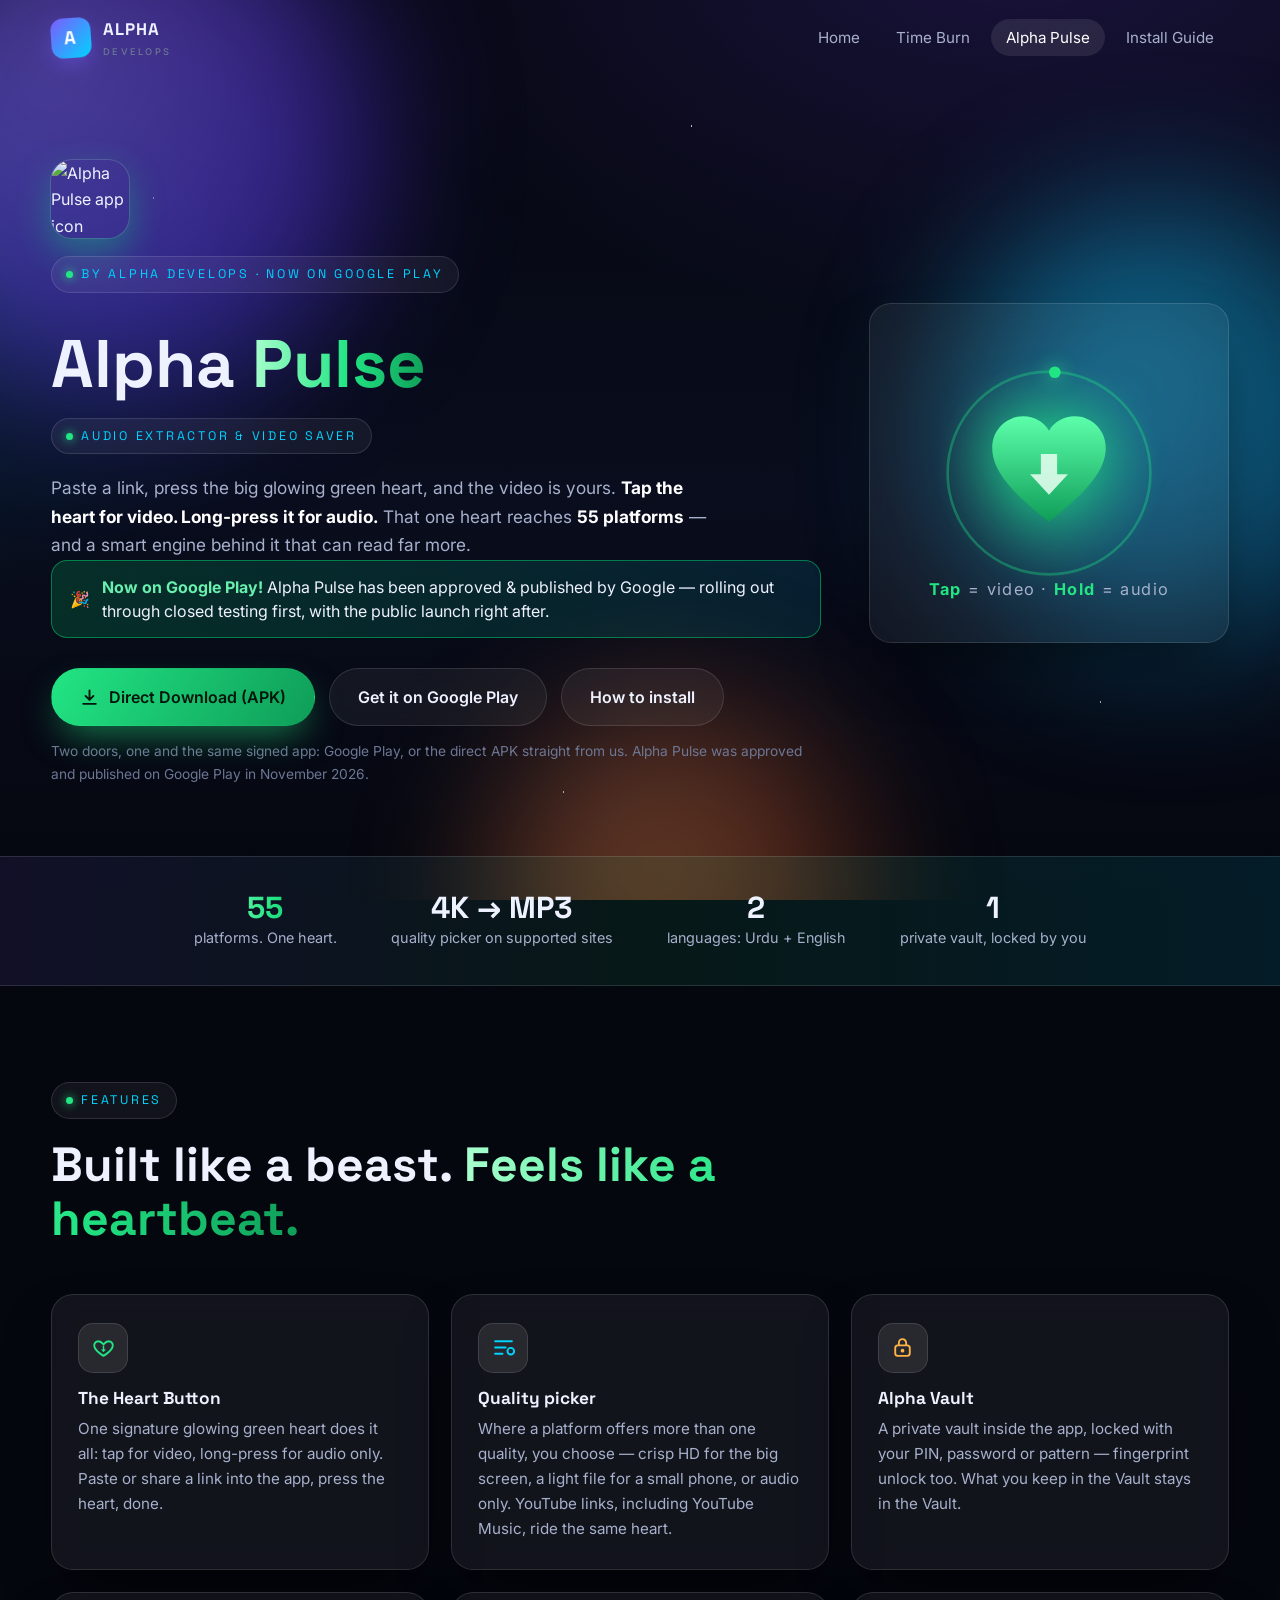
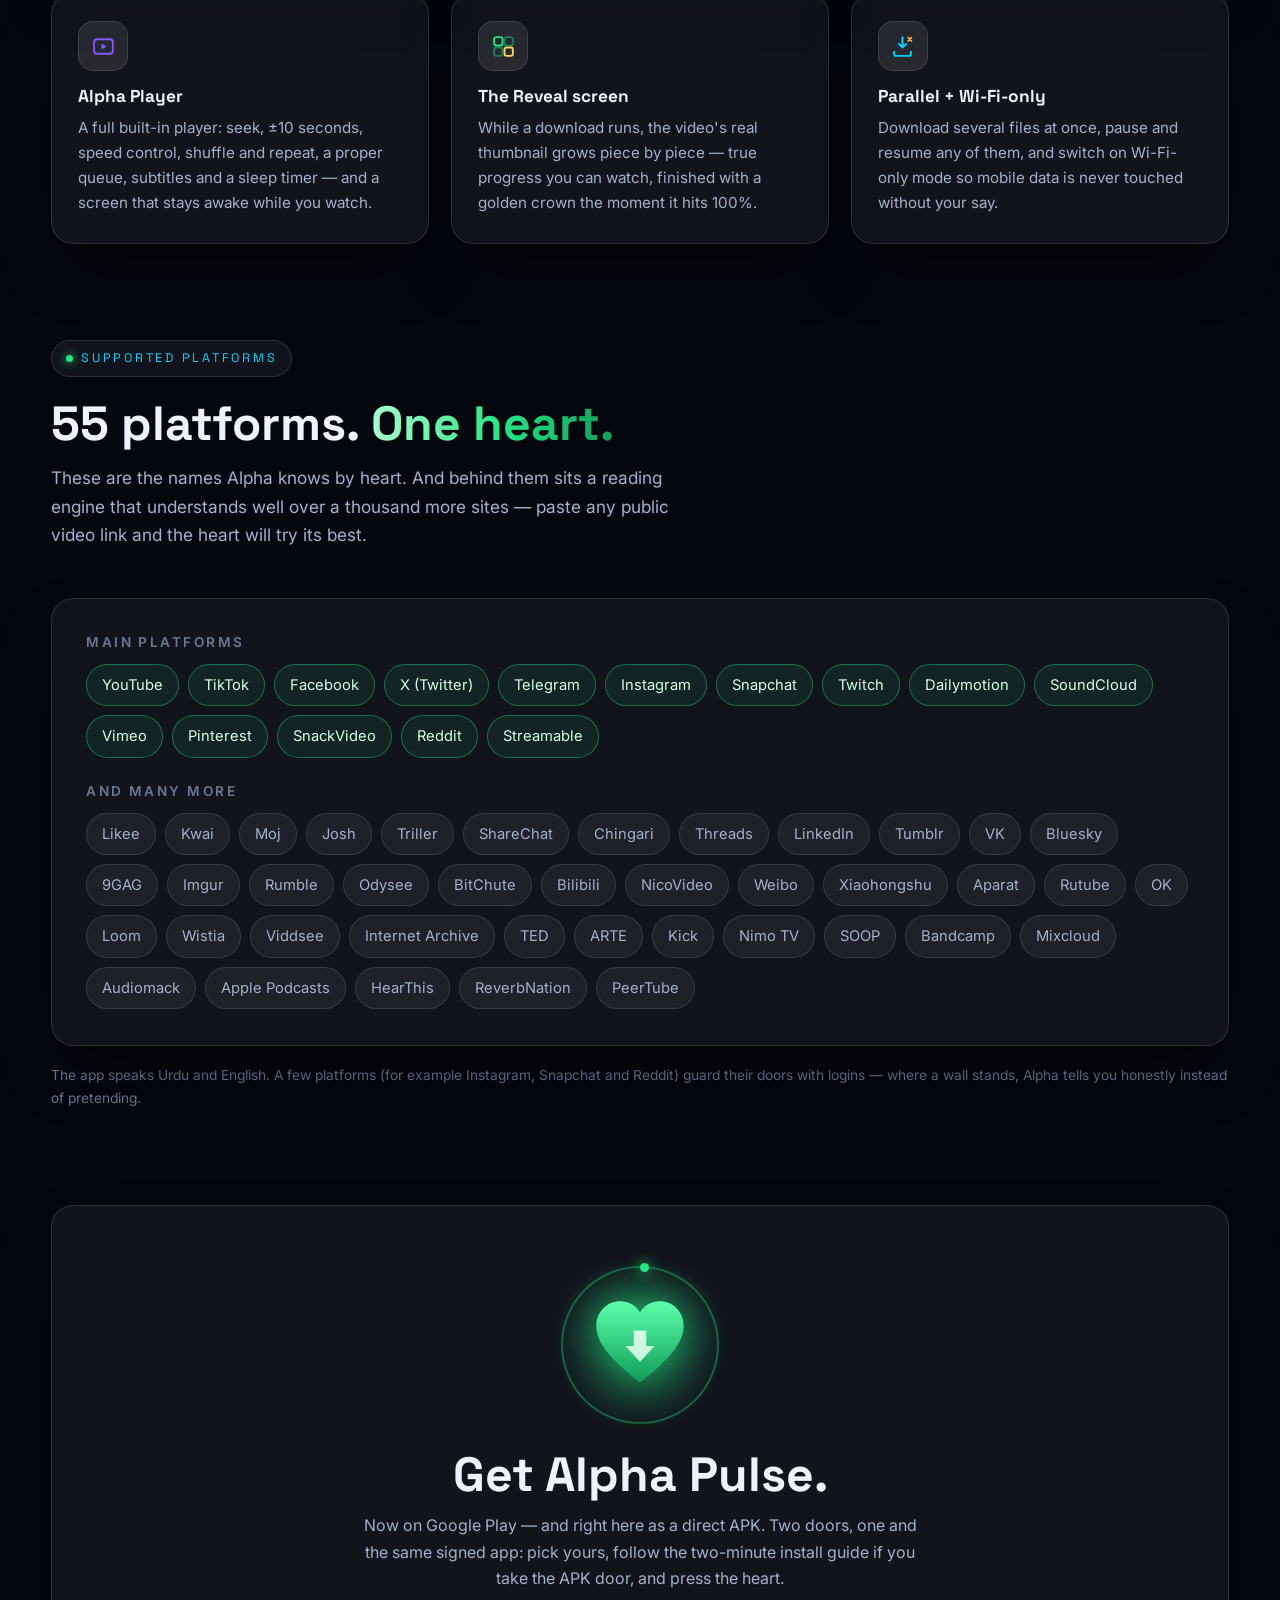
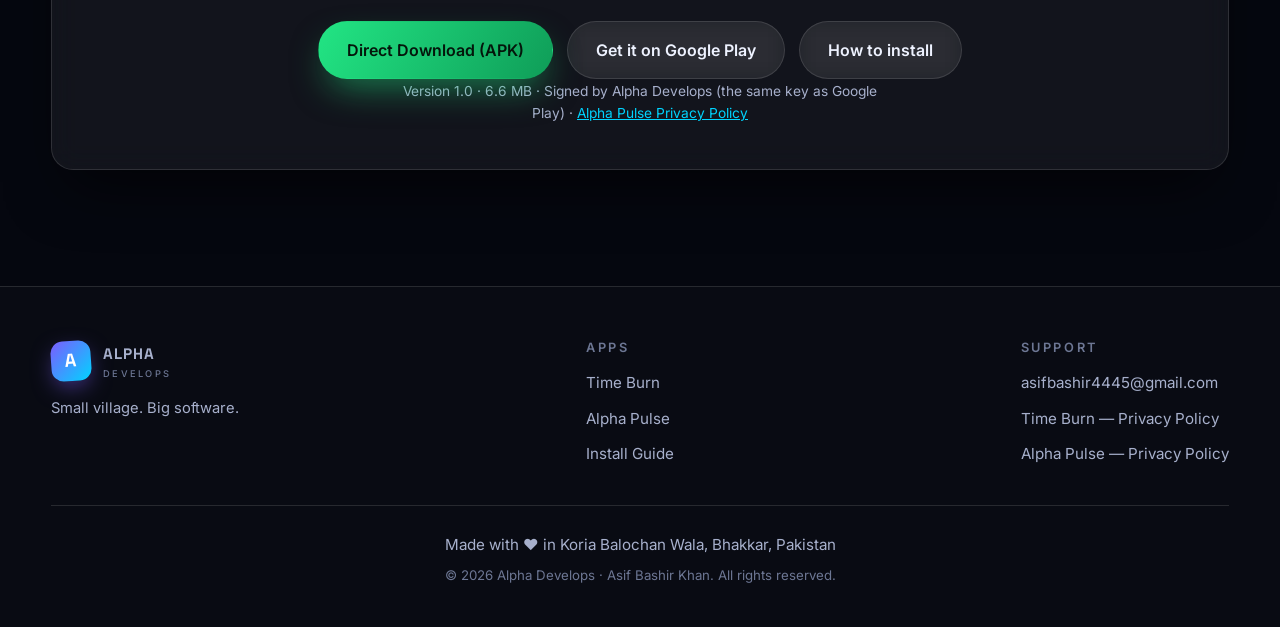
==== alpha-pulse.html @ fe292f9f "Alpha Develops site — Play launch edition (Nov 2026): Now on Google Play, real icon, working APK doo" ====
<!DOCTYPE html>
<html lang="en">
<head>
<meta charset="UTF-8">
<meta name="viewport" content="width=device-width, initial-scale=1.0">
<title>Alpha Pulse — Alpha Develops</title>
<meta name="description" content="Alpha Pulse — Audio Extractor & Video Saver. Extract audio in a heartbeat, save videos from 55 platforms, keep them in a private vault. Now on Google Play — and as a direct APK from Alpha Develops.">
<link rel="preconnect" href="https://fonts.googleapis.com">
<link rel="preconnect" href="https://fonts.gstatic.com" crossorigin>
<link href="https://fonts.googleapis.com/css2?family=Inter:wght@400;500;600&family=Space+Grotesk:wght@500;600;700&display=swap" rel="stylesheet">
<link rel="stylesheet" href="styles.css">
<link rel="icon" type="image/png" href="assets/alpha-pulse-icon.png">
</head>
<body>

<div class="cosmos" aria-hidden="true">
  <div class="stars"></div>
  <div class="orb orb-a"></div>
  <div class="orb orb-b"></div>
  <div class="orb orb-c"></div>
</div>
<div class="cursor-glow" aria-hidden="true"></div>

<header class="site-header">
  <div class="wrap nav">
    <a class="logo" href="index.html" aria-label="Alpha Develops — home">
      <span class="logo-mark" aria-hidden="true">A</span>
      <span>ALPHA<small>Develops</small></span>
    </a>
    <button class="nav-toggle" aria-label="Open menu" aria-expanded="false" aria-controls="main-nav"><span></span></button>
    <nav aria-label="Main">
      <ul class="nav-links" id="main-nav">
        <li><a href="index.html">Home</a></li>
        <li><a href="time-burn.html">Time Burn</a></li>
        <li><a href="alpha-pulse.html" aria-current="page">Alpha Pulse</a></li>
        <li><a href="install.html">Install Guide</a></li>
      </ul>
    </nav>
  </div>
</header>

<main>
  <!-- ================= APP HERO ================= -->
  <section class="app-hero">
    <div class="wrap app-hero-grid">
      <div class="reveal">
        <img class="app-icon-img" src="assets/alpha-pulse-icon.png" alt="Alpha Pulse app icon" style="margin-bottom:18px">
        <span class="eyebrow">By Alpha Develops · Now on Google Play</span>
        <h1>Alpha <span class="heart-text">Pulse</span></h1>
        <span class="eyebrow">Audio Extractor &amp; Video Saver</span>
        <p class="lede">Paste a link, press the big glowing green heart, and the video is yours. <strong style="color:#fff">Tap the heart for video. Long-press it for audio.</strong> That one heart reaches <strong style="color:#fff">55 platforms</strong> — and a smart engine behind it that can read far more.</p>
        <p class="play-shout"><span aria-hidden="true">🎉</span><span><b>Now on Google Play!</b> Alpha Pulse has been approved &amp; published by Google — rolling out through closed testing first, with the public launch right after.</span></p>
        <div class="btn-row">
          <a class="btn btn-apk" href="https://drive.usercontent.google.com/download?id=1EHMIp3PeJKpRo395ghGhtRL_tZVgTiwO&export=download&confirm=t" download aria-label="Download the Alpha Pulse APK directly">
            <svg width="19" height="19" viewBox="0 0 24 24" fill="none" aria-hidden="true"><path d="M12 3v12m0 0l-5-5m5 5l5-5M4 20h16" stroke="currentColor" stroke-width="2.4" stroke-linecap="round" stroke-linejoin="round"/></svg>
            Direct Download (APK)
          </a>
          <a class="btn btn-ghost" href="https://play.google.com/store/apps/details?id=com.alphadevelops.alphapulse" rel="noopener">Get it on Google Play</a>
          <a class="btn btn-ghost" href="install.html">How to install</a>
        </div>
        <p class="btn-note">Two doors, one and the same signed app: Google Play, or the direct APK straight from us. Alpha Pulse was approved and published on Google Play in November 2026.</p>
      </div>

      <div class="app-visual-panel glass tilt reveal reveal-d1">
        <span class="tilt-shine" aria-hidden="true"></span>
        <div class="heart-stage tilt-pop" style="transform:scale(1.3)" aria-hidden="true">
          <div class="heart-halo"></div>
          <div class="heart-ring"></div>
          <svg class="heart-svg" viewBox="0 0 100 100" role="img" aria-label="The glowing green heart button">
            <defs>
              <linearGradient id="hg-page" x1="0" y1="0" x2="0" y2="1">
                <stop offset="0" stop-color="#5cffab"/><stop offset="1" stop-color="#0f9d58"/>
              </linearGradient>
            </defs>
            <path fill="url(#hg-page)" d="M50 86C22 64 8 48 8 31.5 8 17.9 18.6 8 31 8c8 0 15.4 4.3 19 10.7C53.6 12.3 61 8 69 8c12.4 0 23 9.9 23 23.5C92 48 78 64 50 86z"/>
            <path fill="#eafff3" opacity=".85" d="M50 66l-14-15h8V36h12v15h8z"/>
          </svg>
          <span class="heart-caption"><b>Tap</b> = video · <b>Hold</b> = audio</span>
        </div>
      </div>
    </div>
  </section>

  <!-- ================= STRIP ================= -->
  <div class="strip" role="region" aria-label="Alpha Pulse in numbers">
    <div class="wrap strip-inner reveal">
      <div class="stat"><b class="heart-text">55</b><span>platforms. One heart.</span></div>
      <div class="stat"><b>4K → MP3</b><span>quality picker on supported sites</span></div>
      <div class="stat"><b>2</b><span>languages: Urdu + English</span></div>
      <div class="stat"><b>1</b><span>private vault, locked by you</span></div>
    </div>
  </div>

  <!-- ================= FEATURES ================= -->
  <section aria-labelledby="ad-features-title">
    <div class="wrap">
      <div class="section-head reveal">
        <span class="eyebrow">Features</span>
        <h2 id="ad-features-title">Built like a beast. <span class="heart-text">Feels like a heartbeat.</span></h2>
      </div>
      <div class="features">
        <article class="feature glass reveal">
          <div class="f-icon" aria-hidden="true"><svg viewBox="0 0 24 24" fill="none"><path d="M12 20s-6.7-4.1-8.5-8C2.2 9.2 3.9 6 6.9 6c1.9 0 3.4 1 5.1 3 1.7-2 3.2-3 5.1-3 3 0 4.7 3.2 3.4 6-1.8 3.9-8.5 8-8.5 8z" stroke="#22e584" stroke-width="1.8" stroke-linejoin="round"/><path d="M12 16.5L9.6 14h1.7V10h1.4v4h1.7z" fill="#22e584"/></svg></div>
          <h3>The Heart Button</h3>
          <p>One signature glowing green heart does it all: tap for video, long-press for audio only. Paste or share a link into the app, press the heart, done.</p>
        </article>
        <article class="feature glass reveal reveal-d1">
          <div class="f-icon" aria-hidden="true"><svg viewBox="0 0 24 24" fill="none"><path d="M4 6h16M4 12h10M4 18h7" stroke="#00d4ff" stroke-width="2" stroke-linecap="round"/><circle cx="19" cy="15.5" r="3.2" stroke="#00d4ff" stroke-width="1.8"/></svg></div>
          <h3>Quality picker</h3>
          <p>Where a platform offers more than one quality, you choose — crisp HD for the big screen, a light file for a small phone, or audio only. YouTube links, including YouTube Music, ride the same heart.</p>
        </article>
        <article class="feature glass reveal reveal-d2">
          <div class="f-icon" aria-hidden="true"><svg viewBox="0 0 24 24" fill="none"><rect x="5" y="10" width="14" height="10" rx="2.5" stroke="#ffb347" stroke-width="1.8"/><path d="M8.5 10V7.5a3.5 3.5 0 017 0V10" stroke="#ffb347" stroke-width="1.8"/><circle cx="12" cy="15" r="1.8" fill="#ffb347"/></svg></div>
          <h3>Alpha Vault</h3>
          <p>A private vault inside the app, locked with your PIN, password or pattern — fingerprint unlock too. What you keep in the Vault stays in the Vault.</p>
        </article>
        <article class="feature glass reveal">
          <div class="f-icon" aria-hidden="true"><svg viewBox="0 0 24 24" fill="none"><rect x="3" y="5" width="18" height="14" rx="3" stroke="#7c5cff" stroke-width="1.8"/><path d="M10 9.2v5.6L15 12z" fill="#7c5cff"/></svg></div>
          <h3>Alpha Player</h3>
          <p>A full built-in player: seek, ±10 seconds, speed control, shuffle and repeat, a proper queue, subtitles and a sleep timer — and a screen that stays awake while you watch.</p>
        </article>
        <article class="feature glass reveal reveal-d1">
          <div class="f-icon" aria-hidden="true"><svg viewBox="0 0 24 24" fill="none"><rect x="3" y="3" width="8" height="8" rx="2" stroke="#22e584" stroke-width="1.8"/><rect x="13" y="3" width="8" height="8" rx="2" stroke="#22e584" stroke-width="1.8" opacity=".45"/><rect x="3" y="13" width="8" height="8" rx="2" stroke="#22e584" stroke-width="1.8" opacity=".45"/><rect x="13" y="13" width="8" height="8" rx="2" stroke="#ffd35c" stroke-width="1.8"/></svg></div>
          <h3>The Reveal screen</h3>
          <p>While a download runs, the video's real thumbnail grows piece by piece — true progress you can watch, finished with a golden crown the moment it hits 100%.</p>
        </article>
        <article class="feature glass reveal reveal-d2">
          <div class="f-icon" aria-hidden="true"><svg viewBox="0 0 24 24" fill="none"><path d="M12 3v10m0 0L8.5 9.5M12 13l3.5-3.5" stroke="#00d4ff" stroke-width="1.9" stroke-linecap="round" stroke-linejoin="round"/><path d="M4 17v2.5A1.5 1.5 0 005.5 21h13a1.5 1.5 0 001.5-1.5V17" stroke="#00d4ff" stroke-width="1.9" stroke-linecap="round"/><path d="M17.5 3.5l3 3m0-3l-3 3" stroke="#ffb347" stroke-width="1.7" stroke-linecap="round"/></svg></div>
          <h3>Parallel + Wi-Fi-only</h3>
          <p>Download several files at once, pause and resume any of them, and switch on Wi-Fi-only mode so mobile data is never touched without your say.</p>
        </article>
      </div>
    </div>
  </section>

  <!-- ================= PLATFORMS ================= -->
  <section style="padding-top:0" aria-labelledby="platforms-title">
    <div class="wrap">
      <div class="section-head reveal">
        <span class="eyebrow">Supported Platforms</span>
        <h2 id="platforms-title">55 platforms. <span class="heart-text">One heart.</span></h2>
        <p class="lede">These are the names Alpha knows by heart. And behind them sits a reading engine that understands well over a thousand more sites — paste any public video link and the heart will try its best.</p>
      </div>

      <div class="glass reveal" style="padding:36px 34px">
        <div class="plat-group">
          <h3>Main platforms</h3>
          <div class="plat-cloud">
            <span class="plat hot">YouTube</span><span class="plat hot">TikTok</span><span class="plat hot">Facebook</span><span class="plat hot">X (Twitter)</span><span class="plat hot">Telegram</span><span class="plat hot">Instagram</span><span class="plat hot">Snapchat</span><span class="plat hot">Twitch</span><span class="plat hot">Dailymotion</span><span class="plat hot">SoundCloud</span><span class="plat hot">Vimeo</span><span class="plat hot">Pinterest</span><span class="plat hot">SnackVideo</span><span class="plat hot">Reddit</span><span class="plat hot">Streamable</span>
          </div>
        </div>
        <div class="plat-group" style="margin-bottom:0">
          <h3>And many more</h3>
          <div class="plat-cloud">
            <span class="plat">Likee</span><span class="plat">Kwai</span><span class="plat">Moj</span><span class="plat">Josh</span><span class="plat">Triller</span><span class="plat">ShareChat</span><span class="plat">Chingari</span><span class="plat">Threads</span><span class="plat">LinkedIn</span><span class="plat">Tumblr</span><span class="plat">VK</span><span class="plat">Bluesky</span><span class="plat">9GAG</span><span class="plat">Imgur</span><span class="plat">Rumble</span><span class="plat">Odysee</span><span class="plat">BitChute</span><span class="plat">Bilibili</span><span class="plat">NicoVideo</span><span class="plat">Weibo</span><span class="plat">Xiaohongshu</span><span class="plat">Aparat</span><span class="plat">Rutube</span><span class="plat">OK</span><span class="plat">Loom</span><span class="plat">Wistia</span><span class="plat">Viddsee</span><span class="plat">Internet Archive</span><span class="plat">TED</span><span class="plat">ARTE</span><span class="plat">Kick</span><span class="plat">Nimo TV</span><span class="plat">SOOP</span><span class="plat">Bandcamp</span><span class="plat">Mixcloud</span><span class="plat">Audiomack</span><span class="plat">Apple Podcasts</span><span class="plat">HearThis</span><span class="plat">ReverbNation</span><span class="plat">PeerTube</span>
          </div>
        </div>
      </div>
      <p class="btn-note reveal" style="margin-top:18px">The app speaks Urdu and English. A few platforms (for example Instagram, Snapchat and Reddit) guard their doors with logins — where a wall stands, Alpha tells you honestly instead of pretending.</p>
    </div>
  </section>

  <!-- ================= DOWNLOAD CTA ================= -->
  <section style="padding-top:0" aria-labelledby="ad-get-title">
    <div class="wrap">
      <div class="cta-band glass reveal">
        <div class="heart-stage" style="margin:0 auto 8px" aria-hidden="true">
          <div class="heart-halo"></div>
          <div class="heart-ring"></div>
          <svg class="heart-svg" viewBox="0 0 100 100" aria-hidden="true">
            <path fill="url(#hg-page)" d="M50 86C22 64 8 48 8 31.5 8 17.9 18.6 8 31 8c8 0 15.4 4.3 19 10.7C53.6 12.3 61 8 69 8c12.4 0 23 9.9 23 23.5C92 48 78 64 50 86z"/>
            <path fill="#eafff3" opacity=".85" d="M50 66l-14-15h8V36h12v15h8z"/>
          </svg>
        </div>
        <h2 id="ad-get-title">Get Alpha Pulse.</h2>
        <p>Now on Google Play — and right here as a direct APK. Two doors, one and the same signed app: pick yours, follow the two-minute install guide if you take the APK door, and press the heart.</p>
        <div class="btn-row">
          <a class="btn btn-apk" href="https://drive.usercontent.google.com/download?id=1EHMIp3PeJKpRo395ghGhtRL_tZVgTiwO&export=download&confirm=t" download>Direct Download (APK)</a>
          <a class="btn btn-ghost" href="https://play.google.com/store/apps/details?id=com.alphadevelops.alphapulse" rel="noopener">Get it on Google Play</a>
          <a class="btn btn-ghost" href="install.html">How to install</a>
        </div>
        <p class="btn-note">Version 1.0 · 6.6 MB · Signed by Alpha Develops (the same key as Google Play) · <a href="https://asifbashir4445.github.io/alpha-downloader-privacy-policy/" rel="noopener" style="color:var(--brand-2)">Alpha Pulse Privacy Policy</a></p>
      </div>
    </div>
  </section>
</main>

<footer class="site-footer">
  <div class="wrap">
    <div class="footer-grid">
      <div class="footer-col">
        <a class="logo" href="index.html" aria-label="Alpha Develops — home">
          <span class="logo-mark" aria-hidden="true">A</span>
          <span>ALPHA<small>Develops</small></span>
        </a>
        <p style="color:var(--ink-dim);font-size:.92rem;margin-top:14px;max-width:30ch">Small village. Big software.</p>
      </div>
      <nav class="footer-col" aria-label="Apps">
        <h3>Apps</h3>
        <ul>
          <li><a href="time-burn.html">Time Burn</a></li>
          <li><a href="alpha-pulse.html">Alpha Pulse</a></li>
          <li><a href="install.html">Install Guide</a></li>
        </ul>
      </nav>
      <div class="footer-col">
        <h3>Support</h3>
        <ul>
          <li><a href="mailto:asifbashir4445@gmail.com">asifbashir4445@gmail.com</a></li>
          <li><a href="https://asifbashir4445.github.io/Time-Burn-Privacy-Policy/" rel="noopener">Time Burn — Privacy Policy</a></li>
          <li><a href="https://asifbashir4445.github.io/alpha-downloader-privacy-policy/" rel="noopener">Alpha Pulse — Privacy Policy</a></li>
        </ul>
      </div>
    </div>
    <p class="footer-credit">Made with ❤️ in Koria Balochan Wala, Bhakkar, Pakistan
      <span class="copy">© 2026 Alpha Develops · Asif Bashir Khan. All rights reserved.</span>
    </p>
  </div>
</footer>

<script src="site.js"></script>
</body>
</html>
---- styles.css ----
/* ============================================================
   ALPHA DEVELOPS — styles.css
   Dark cosmic theme · glassmorphism · 3D tilt · no frameworks
   ============================================================ */

:root{
  --bg:#05070f;
  --bg-2:#090d1d;
  --ink:#eef2ff;
  --ink-dim:#a7b0cc;
  --ink-faint:#6d7794;
  --glass:rgba(255,255,255,.055);
  --glass-strong:rgba(255,255,255,.09);
  --stroke:rgba(255,255,255,.12);
  --brand:#7c5cff;
  --brand-2:#00d4ff;
  --ember:#ffb347;
  --ember-2:#ff7847;
  --heart:#22e584;
  --heart-deep:#0f9d58;
  --radius:22px;
  --font-display:"Space Grotesk","Sora",system-ui,sans-serif;
  --font-body:"Inter",system-ui,-apple-system,"Segoe UI",sans-serif;
  --shadow-lg:0 30px 60px -18px rgba(0,0,0,.65);
}

*{margin:0;padding:0;box-sizing:border-box}
html{scroll-behavior:smooth}
body{
  font-family:var(--font-body);
  background:var(--bg);
  color:var(--ink);
  line-height:1.65;
  overflow-x:hidden;
  -webkit-font-smoothing:antialiased;
}
::selection{background:var(--brand);color:#fff}
a{color:inherit}
img,svg{display:block}
:focus-visible{outline:2px solid var(--brand-2);outline-offset:3px;border-radius:6px}

/* ---------- cosmic backdrop ---------- */
.cosmos{position:fixed;inset:0;z-index:-3;overflow:hidden;background:
  radial-gradient(1200px 700px at 80% -10%,#1b1440 0%,transparent 60%),
  radial-gradient(900px 600px at -10% 30%,#06263b 0%,transparent 55%),
  linear-gradient(180deg,var(--bg) 0%,var(--bg-2) 55%,var(--bg) 100%);}
.orb{position:absolute;border-radius:50%;filter:blur(70px);opacity:.55;will-change:transform}
.orb-a{width:520px;height:520px;left:-140px;top:-120px;background:radial-gradient(circle at 35% 35%,#8a6bff,#4b2bd6 70%);animation:drift 26s ease-in-out infinite alternate}
.orb-b{width:460px;height:460px;right:-120px;top:22%;background:radial-gradient(circle at 40% 40%,#19c2ff,#0b5f86 70%);animation:drift 32s ease-in-out infinite alternate-reverse}
.orb-c{width:380px;height:380px;left:38%;bottom:-180px;background:radial-gradient(circle at 40% 40%,#ff9a5c,#b63d12 70%);opacity:.38;animation:drift 38s ease-in-out infinite alternate}
@keyframes drift{from{transform:translate3d(0,0,0) scale(1)}to{transform:translate3d(70px,50px,0) scale(1.12)}}
.stars{position:absolute;inset:0;background-image:
  radial-gradient(1.5px 1.5px at 12% 22%,#fff 50%,transparent 51%),
  radial-gradient(1px 1px at 32% 68%,#cfe4ff 50%,transparent 51%),
  radial-gradient(1.5px 1.5px at 54% 14%,#fff 50%,transparent 51%),
  radial-gradient(1px 1px at 71% 44%,#ffe9c9 50%,transparent 51%),
  radial-gradient(1.5px 1.5px at 86% 78%,#fff 50%,transparent 51%),
  radial-gradient(1px 1px at 93% 12%,#cfe4ff 50%,transparent 51%),
  radial-gradient(1px 1px at 6% 84%,#fff 50%,transparent 51%),
  radial-gradient(1.5px 1.5px at 44% 88%,#fff 50%,transparent 51%),
  radial-gradient(1px 1px at 63% 92%,#cfe4ff 50%,transparent 51%),
  radial-gradient(1px 1px at 24% 46%,#fff 50%,transparent 51%);
  opacity:.7;animation:twinkle 5s ease-in-out infinite alternate}
@keyframes twinkle{from{opacity:.45}to{opacity:.85}}

/* ---------- custom cursor glow ---------- */
.cursor-glow{position:fixed;left:0;top:0;width:340px;height:340px;margin:-170px 0 0 -170px;border-radius:50%;pointer-events:none;z-index:1;
  background:radial-gradient(circle,rgba(124,92,255,.16) 0%,rgba(0,212,255,.07) 40%,transparent 68%);
  transform:translate(-500px,-500px);transition:opacity .4s;opacity:0}
@media (hover:none),(pointer:coarse){.cursor-glow{display:none}}

/* ---------- layout ---------- */
.wrap{width:min(1180px,92%);margin:0 auto;position:relative;z-index:2}
section{padding:96px 0}
.section-head{max-width:680px;margin-bottom:48px}
.section-head.center{margin-left:auto;margin-right:auto;text-align:center}
.eyebrow{display:inline-flex;align-items:center;gap:8px;font-family:var(--font-display);font-size:.78rem;letter-spacing:.22em;text-transform:uppercase;color:var(--brand-2);
  border:1px solid var(--stroke);background:var(--glass);padding:7px 14px;border-radius:999px;margin-bottom:20px;backdrop-filter:blur(10px)}
.eyebrow::before{content:"";width:7px;height:7px;border-radius:50%;background:var(--heart);box-shadow:0 0 10px var(--heart)}
h1,h2,h3{font-family:var(--font-display);line-height:1.12;font-weight:700}
h2{font-size:clamp(1.9rem,4.4vw,3rem);margin-bottom:14px}
h3{font-size:1.25rem}
.lede{color:var(--ink-dim);font-size:1.08rem;max-width:60ch}
.grad-text{background:linear-gradient(92deg,#c9b8ff 0%,#7c5cff 30%,#00d4ff 70%,#8ef5ff 100%);-webkit-background-clip:text;background-clip:text;color:transparent}
.ember-text{background:linear-gradient(92deg,#ffd9a0,#ffb347 45%,#ff7847);-webkit-background-clip:text;background-clip:text;color:transparent}
.heart-text{background:linear-gradient(92deg,#a9ffce,#22e584 55%,#0f9d58);-webkit-background-clip:text;background-clip:text;color:transparent}

/* ---------- header / nav ---------- */
.site-header{position:fixed;inset:0 0 auto 0;z-index:50;transition:background .3s,border-color .3s;border-bottom:1px solid transparent}
.site-header.scrolled{background:rgba(5,7,15,.78);backdrop-filter:blur(14px);border-bottom-color:var(--stroke)}
.nav{display:flex;align-items:center;justify-content:space-between;gap:20px;padding:16px 0}
.logo{display:flex;align-items:center;gap:12px;text-decoration:none;font-family:var(--font-display);font-weight:700;letter-spacing:.06em;font-size:1.05rem}
.logo-mark{width:40px;height:40px;border-radius:12px;display:grid;place-items:center;font-size:1.15rem;color:#fff;
  background:linear-gradient(135deg,var(--brand),var(--brand-2));box-shadow:0 8px 24px -6px rgba(124,92,255,.7);transform:rotate(-4deg)}
.logo small{display:block;font-family:var(--font-body);font-weight:500;letter-spacing:.24em;font-size:.58rem;color:var(--ink-faint);text-transform:uppercase}
.nav-links{display:flex;gap:6px;list-style:none}
.nav-links a{text-decoration:none;color:var(--ink-dim);font-size:.95rem;padding:9px 15px;border-radius:999px;transition:.25s}
.nav-links a:hover,.nav-links a[aria-current="page"]{color:#fff;background:var(--glass-strong)}
.nav-toggle{display:none;background:var(--glass);border:1px solid var(--stroke);border-radius:12px;width:44px;height:44px;cursor:pointer;place-items:center}
.nav-toggle span{display:block;width:20px;height:2px;background:#fff;position:relative}
.nav-toggle span::before,.nav-toggle span::after{content:"";position:absolute;left:0;width:20px;height:2px;background:#fff}
.nav-toggle span::before{top:-6px}.nav-toggle span::after{top:6px}
@media (max-width:820px){
  .nav-toggle{display:grid}
  .nav-links{position:absolute;top:calc(100% + 8px);left:4%;right:4%;flex-direction:column;background:rgba(10,13,26,.96);border:1px solid var(--stroke);border-radius:18px;padding:10px;display:none;backdrop-filter:blur(16px)}
  .nav-links.open{display:flex}
  .nav-links a{padding:12px 16px}
}

/* ---------- buttons ---------- */
.btn{display:inline-flex;align-items:center;gap:10px;text-decoration:none;font-weight:600;font-size:1rem;padding:15px 28px;border-radius:999px;border:1px solid transparent;transition:transform .25s,box-shadow .25s,background .25s;will-change:transform}
.btn:hover{transform:translateY(-3px)}
.btn:active{transform:translateY(-1px) scale(.98)}
.btn-play{background:#fff;color:#0b0e1a;box-shadow:0 16px 34px -12px rgba(255,255,255,.45)}
.btn-play svg{flex:none}
.btn-apk{background:linear-gradient(120deg,var(--heart),var(--heart-deep));color:#04160b;box-shadow:0 16px 36px -10px rgba(34,229,132,.55)}
.btn-ember{background:linear-gradient(120deg,var(--ember),var(--ember-2));color:#22100a;box-shadow:0 16px 36px -10px rgba(255,150,71,.55)}
.btn-ghost{background:var(--glass);color:var(--ink);border-color:var(--stroke);backdrop-filter:blur(10px)}
.btn-ghost:hover{background:var(--glass-strong)}
.btn-row{display:flex;flex-wrap:wrap;gap:14px;margin-top:30px}
.btn-note{font-size:.86rem;color:var(--ink-faint);margin-top:14px}

/* ---------- hero ---------- */
.hero{padding:170px 0 90px;text-align:center;position:relative}
.hero h1{font-size:clamp(2.9rem,9vw,6.4rem);letter-spacing:.01em;text-transform:uppercase}
.hero .tagline{font-family:var(--font-display);font-size:clamp(1.25rem,3.4vw,2rem);color:var(--ink);margin-top:18px}
.hero .lede{margin:16px auto 0}
.hero .btn-row{justify-content:center}
.hero-badges{display:flex;flex-wrap:wrap;gap:10px;justify-content:center;margin-top:38px}
.chip{font-size:.85rem;color:var(--ink-dim);border:1px solid var(--stroke);background:var(--glass);border-radius:999px;padding:8px 16px;backdrop-filter:blur(8px)}
.chip b{color:#fff;font-weight:600}
.scroll-hint{margin:56px auto 0;width:26px;height:44px;border:2px solid var(--stroke);border-radius:999px;display:grid;justify-items:center;padding-top:8px;opacity:.7}
.scroll-hint::after{content:"";width:5px;height:9px;border-radius:99px;background:var(--ink-dim);animation:hint 1.8s ease-in-out infinite}
@keyframes hint{0%,100%{transform:translateY(0);opacity:1}55%{transform:translateY(12px);opacity:.2}}

/* ---------- glass panels & tilt cards ---------- */
.glass{background:var(--glass);border:1px solid var(--stroke);border-radius:var(--radius);backdrop-filter:blur(14px);box-shadow:var(--shadow-lg)}
.tilt-scene{perspective:1400px}
.tilt{transform-style:preserve-3d;transition:transform .35s ease,box-shadow .35s ease;position:relative}
.tilt .tilt-shine{position:absolute;inset:0;border-radius:inherit;pointer-events:none;opacity:0;transition:opacity .3s;
  background:radial-gradient(420px circle at var(--mx,50%) var(--my,50%),rgba(255,255,255,.16),transparent 65%)}
.tilt:hover .tilt-shine{opacity:1}
.tilt-pop{transform:translateZ(46px)}

.apps-grid{display:grid;grid-template-columns:1fr 1fr;gap:28px}
@media (max-width:900px){.apps-grid{grid-template-columns:1fr}}
.app-card{padding:38px 34px 34px;text-decoration:none;display:flex;flex-direction:column;gap:0;overflow:hidden}
.app-card::before{content:"";position:absolute;inset:0;border-radius:inherit;opacity:.5;pointer-events:none;
  background:radial-gradient(480px 260px at 85% -10%,rgba(124,92,255,.35),transparent 60%)}
.app-card.downloader::before{background:radial-gradient(480px 260px at 85% -10%,rgba(34,229,132,.30),transparent 60%)}
.app-card .app-kicker{font-family:var(--font-display);letter-spacing:.2em;font-size:.72rem;text-transform:uppercase;color:var(--ink-faint)}
.app-card h3{font-size:2rem;margin:10px 0 10px}
.app-card p{color:var(--ink-dim);font-size:1rem}
.app-card .app-meta{display:flex;gap:8px;flex-wrap:wrap;margin:20px 0 24px}
.app-card .go{margin-top:auto;font-weight:600;display:inline-flex;gap:9px;align-items:center;color:#fff}
.app-card .go .arrow{transition:transform .25s}
.app-card:hover .go .arrow{transform:translateX(5px)}
.app-visual{height:190px;display:grid;place-items:center;margin-bottom:26px;position:relative}

/* ---------- CSS candle (Time Burn) ---------- */
.candle-stage{position:relative;width:150px;height:190px;display:grid;place-items:end center}
.candle-glow{position:absolute;left:50%;top:6px;transform:translateX(-50%);width:110px;height:110px;border-radius:50%;
  background:radial-gradient(circle,rgba(255,190,90,.5),rgba(255,140,60,.16) 55%,transparent 72%);animation:breathe 3.2s ease-in-out infinite}
@keyframes breathe{0%,100%{transform:translateX(-50%) scale(1);opacity:.85}50%{transform:translateX(-50%) scale(1.14);opacity:1}}
.candle{position:relative;width:64px;display:flex;flex-direction:column;align-items:center}
.flame{width:20px;height:34px;border-radius:50% 50% 50% 50%/62% 62% 38% 38%;position:relative;z-index:3;
  background:radial-gradient(circle at 50% 78%,#fff6d8 0 18%,#ffd35c 34%,#ff9d2e 62%,#ff6a00 100%);
  transform-origin:50% 100%;animation:flick .18s ease-in-out infinite alternate;box-shadow:0 0 26px 8px rgba(255,160,50,.45)}
@keyframes flick{from{transform:rotate(-2.6deg) scale(1)}to{transform:rotate(2.6deg) scale(1.05,1.1)}}
.wick{width:3px;height:9px;background:#2b1c10;border-radius:2px;margin-top:-3px;z-index:2}
.wax{width:64px;border-radius:10px 10px 14px 14px;position:relative;
  background:linear-gradient(100deg,#fdf6ec 0%,#f3e3cb 45%,#e8d0ab 100%);
  box-shadow:inset -10px 0 18px rgba(160,110,40,.25),inset 6px 0 12px rgba(255,255,255,.65),0 14px 24px -10px rgba(0,0,0,.55);
  transition:height 1s ease}
.wax::before{content:"";position:absolute;top:0;left:0;right:0;height:12px;border-radius:10px 10px 50% 50%;
  background:radial-gradient(ellipse at 50% 0%,#fffdf6,#f7ead2 70%)}
.wax::after{content:"";position:absolute;top:8px;left:10px;width:9px;height:26px;border-radius:0 0 9px 9px;background:linear-gradient(#fffaf0,#f1ddba)}
.candle-plate{width:104px;height:12px;border-radius:50%;margin-top:-2px;background:radial-gradient(ellipse at 50% 30%,#4b5578,#232a45 75%);box-shadow:0 10px 18px rgba(0,0,0,.5)}

/* ---------- glowing heart (Alpha Downloader) ---------- */
.heart-stage{position:relative;width:190px;height:190px;display:grid;place-items:center}
.heart-halo{position:absolute;inset:0;border-radius:50%;background:radial-gradient(circle,rgba(34,229,132,.34),transparent 65%);animation:breathe2 2.4s ease-in-out infinite}
@keyframes breathe2{0%,100%{transform:scale(.92);opacity:.7}50%{transform:scale(1.08);opacity:1}}
.heart-ring{position:absolute;inset:16px;border-radius:50%;border:2px solid rgba(34,229,132,.35);animation:ringspin 14s linear infinite}
.heart-ring::before{content:"";position:absolute;top:-5px;left:50%;width:9px;height:9px;border-radius:50%;background:var(--heart);box-shadow:0 0 14px var(--heart)}
@keyframes ringspin{to{transform:rotate(360deg)}}
.heart-svg{width:104px;height:104px;filter:drop-shadow(0 0 22px rgba(34,229,132,.75));animation:heartbeat 1.6s ease-in-out infinite;transform-origin:center}
@keyframes heartbeat{0%,100%{transform:scale(1)}12%{transform:scale(1.13)}24%{transform:scale(1)}36%{transform:scale(1.09)}48%{transform:scale(1)}}
.heart-caption{position:absolute;bottom:-6px;left:50%;transform:translateX(-50%);white-space:nowrap;font-size:.78rem;color:var(--ink-dim);letter-spacing:.08em}
.heart-caption b{color:var(--heart)}

/* ---------- stat strip ---------- */
.strip{border-block:1px solid var(--stroke);background:linear-gradient(90deg,rgba(124,92,255,.10),rgba(34,229,132,.08),rgba(0,212,255,.10));padding:34px 0}
.strip-inner{display:flex;flex-wrap:wrap;gap:18px 54px;justify-content:center;text-align:center}
.stat b{font-family:var(--font-display);font-size:1.9rem;display:block;line-height:1.1}
.stat span{color:var(--ink-dim);font-size:.9rem}

/* ---------- feature grid ---------- */
.features{display:grid;grid-template-columns:repeat(3,1fr);gap:22px}
@media (max-width:980px){.features{grid-template-columns:repeat(2,1fr)}}
@media (max-width:640px){.features{grid-template-columns:1fr}}
.feature{padding:28px 26px;border-radius:var(--radius)}
.feature .f-icon{width:50px;height:50px;border-radius:15px;display:grid;place-items:center;margin-bottom:16px;background:var(--glass-strong);border:1px solid var(--stroke)}
.feature .f-icon svg{width:25px;height:25px}
.feature h3{font-size:1.08rem;margin-bottom:8px}
.feature p{color:var(--ink-dim);font-size:.95rem}

/* ---------- platform lists ---------- */
.plat-group{margin-bottom:26px}
.plat-group h3{font-size:.85rem;letter-spacing:.18em;text-transform:uppercase;color:var(--ink-faint);margin-bottom:14px;font-family:var(--font-body);font-weight:600}
.plat-cloud{display:flex;flex-wrap:wrap;gap:9px}
.plat{font-size:.92rem;padding:8px 15px;border-radius:999px;border:1px solid var(--stroke);background:var(--glass);color:var(--ink-dim);transition:.2s}
.plat:hover{color:#fff;border-color:rgba(34,229,132,.55);transform:translateY(-2px)}
.plat.hot{color:#d9ffe9;border-color:rgba(34,229,132,.4);background:rgba(34,229,132,.08)}

/* ---------- countdown demo ---------- */
.count-layout{display:grid;grid-template-columns:340px 1fr;gap:44px;align-items:center}
@media (max-width:860px){.count-layout{grid-template-columns:1fr;justify-items:center;text-align:center}}
.count-grid{display:flex;gap:14px;flex-wrap:wrap}
@media (max-width:860px){.count-grid{justify-content:center}}
.count-cell{min-width:104px;padding:20px 14px;text-align:center;border-radius:18px}
.count-cell b{font-family:var(--font-display);font-size:2.3rem;display:block;line-height:1;font-variant-numeric:tabular-nums}
.count-cell span{font-size:.75rem;letter-spacing:.2em;text-transform:uppercase;color:var(--ink-faint)}
.progress-shell{height:12px;border-radius:99px;background:rgba(255,255,255,.08);overflow:hidden;margin-top:26px;border:1px solid var(--stroke)}
.progress-fill{height:100%;width:0%;border-radius:99px;background:linear-gradient(90deg,var(--ember-2),var(--ember),#ffd35c);box-shadow:0 0 16px rgba(255,160,60,.6);transition:width 1s ease}
.progress-note{font-size:.9rem;color:var(--ink-dim);margin-top:10px}

/* ---------- story / quote ---------- */
.story-grid{display:grid;grid-template-columns:1.1fr .9fr;gap:28px;align-items:stretch}
@media (max-width:860px){.story-grid{grid-template-columns:1fr}}
.story-card{padding:38px 34px}
.story-card p{color:var(--ink-dim);margin-bottom:16px}
.story-card p:last-child{margin-bottom:0}
.big-quote{padding:38px 34px;display:flex;flex-direction:column;justify-content:center;gap:18px;
  background:linear-gradient(150deg,rgba(124,92,255,.20),rgba(0,212,255,.08));border:1px solid var(--stroke);border-radius:var(--radius);backdrop-filter:blur(14px)}
.big-quote blockquote{font-family:var(--font-display);font-size:clamp(1.4rem,3vw,1.9rem);line-height:1.35;font-weight:600}
.big-quote cite{font-style:normal;color:var(--ink-dim);font-size:.95rem}

/* ---------- teaser / CTA band ---------- */
.cta-band{padding:44px 40px;text-align:center;position:relative;overflow:hidden}
.cta-band h2{margin-bottom:10px}
.cta-band p{color:var(--ink-dim);max-width:56ch;margin:0 auto}
.cta-band .btn-row{justify-content:center}

/* ---------- footer ---------- */
.site-footer{border-top:1px solid var(--stroke);padding:54px 0 40px;margin-top:20px;background:rgba(255,255,255,.02)}
.footer-grid{display:flex;flex-wrap:wrap;gap:34px;justify-content:space-between;margin-bottom:38px}
.footer-col h3{font-size:.8rem;letter-spacing:.2em;text-transform:uppercase;color:var(--ink-faint);margin-bottom:14px;font-family:var(--font-body);font-weight:600}
.footer-col ul{list-style:none;display:grid;gap:9px}
.footer-col a{color:var(--ink-dim);text-decoration:none;font-size:.95rem}
.footer-col a:hover{color:#fff}
.footer-credit{text-align:center;border-top:1px solid var(--stroke);padding-top:26px;color:var(--ink-dim);font-size:.95rem}
.footer-credit .copy{display:block;margin-top:8px;color:var(--ink-faint);font-size:.83rem}

/* ---------- reveal on scroll ---------- */
.reveal{opacity:0;transform:translateY(34px);transition:opacity .8s ease,transform .8s cubic-bezier(.2,.7,.2,1)}
.reveal.in{opacity:1;transform:none}
.reveal-d1{transition-delay:.08s}.reveal-d2{transition-delay:.16s}.reveal-d3{transition-delay:.24s}

/* ---------- app page hero ---------- */
.app-hero{padding:160px 0 70px}
.app-hero-grid{display:grid;grid-template-columns:1fr 360px;gap:48px;align-items:center}
@media (max-width:900px){.app-hero-grid{grid-template-columns:1fr;justify-items:center;text-align:center}.app-hero .btn-row{justify-content:center}.app-hero .lede{margin-inline:auto}}
.app-hero h1{font-size:clamp(2.4rem,6.4vw,4.2rem);margin:14px 0 16px}
.app-visual-panel{width:100%;max-width:360px;min-height:340px;display:grid;place-items:center;padding:30px;position:relative;overflow:hidden}

/* ---------- install guide: step cards + phone mockups ---------- */
.steps{display:grid;gap:30px}
.step{display:grid;grid-template-columns:300px 1fr;gap:40px;align-items:center;padding:38px 36px}
@media (max-width:820px){.step{grid-template-columns:1fr;justify-items:center;text-align:center;padding:34px 24px}}
.step-num{font-family:var(--font-display);font-size:.8rem;letter-spacing:.22em;text-transform:uppercase;color:var(--brand-2);margin-bottom:10px;display:flex;align-items:center;gap:10px}
@media (max-width:820px){.step-num{justify-content:center}}
.step-num b{display:grid;place-items:center;width:34px;height:34px;border-radius:50%;background:linear-gradient(135deg,var(--brand),var(--brand-2));color:#fff;font-size:1rem;letter-spacing:0}
.step h3{font-size:1.45rem;margin-bottom:10px}
.step p{color:var(--ink-dim);max-width:52ch}
.step .tip{margin-top:14px;font-size:.9rem;color:var(--ink);background:rgba(34,229,132,.09);border:1px solid rgba(34,229,132,.3);padding:12px 16px;border-radius:14px}
.step .tip.warn{background:rgba(255,179,71,.09);border-color:rgba(255,179,71,.35)}

.phone{width:230px;height:460px;border-radius:36px;background:#0a0d17;border:3px solid #2a3350;box-shadow:0 30px 50px -18px rgba(0,0,0,.7),inset 0 0 0 2px #05070f;position:relative;overflow:hidden;flex:none}
.phone::before{content:"";position:absolute;top:10px;left:50%;transform:translateX(-50%);width:78px;height:20px;border-radius:99px;background:#05070f;z-index:5}
.phone-screen{position:absolute;inset:0;padding:44px 16px 18px;display:flex;flex-direction:column;gap:12px;font-size:.72rem;color:#dfe6ff}
.phone-bar{display:flex;justify-content:space-between;color:var(--ink-faint);font-size:.62rem;padding:0 4px}
.mini-card{background:#141a2e;border:1px solid #26304f;border-radius:14px;padding:12px}
.mini-card .mc-title{font-weight:600;font-size:.74rem;color:#fff;display:flex;gap:8px;align-items:center}
.mini-card .mc-sub{color:var(--ink-dim);margin-top:3px;line-height:1.45}
.mini-btn{display:block;text-align:center;padding:10px;border-radius:99px;font-weight:600;font-size:.74rem;margin-top:10px}
.mini-btn.primary{background:var(--heart);color:#04160b}
.mini-btn.blue{background:#2f7bff;color:#fff}
.mini-btn.ghosty{border:1px solid #33406a;color:#aebadd}
.mini-progress{height:7px;border-radius:99px;background:#232c49;overflow:hidden;margin-top:10px}
.mini-progress i{display:block;height:100%;width:72%;background:linear-gradient(90deg,var(--brand),var(--brand-2))}
.toggle-row{display:flex;align-items:center;justify-content:space-between;gap:10px}
.toggle{width:46px;height:26px;border-radius:99px;background:#2b3657;position:relative;flex:none;transition:.3s}
.toggle::after{content:"";position:absolute;top:3px;left:3px;width:20px;height:20px;border-radius:50%;background:#8b96bb;transition:.3s}
.toggle.on{background:var(--heart)}
.toggle.on::after{left:23px;background:#fff}
.notif{display:flex;gap:10px;align-items:flex-start;background:#171e35;border:1px solid #2a3557;border-radius:16px;padding:11px 12px}
.notif .n-ico{width:30px;height:30px;border-radius:9px;flex:none;display:grid;place-items:center;background:linear-gradient(135deg,var(--brand),var(--brand-2));color:#fff;font-weight:700;font-family:var(--font-display)}
.phone .big-check{width:74px;height:74px;border-radius:50%;margin:14px auto 4px;display:grid;place-items:center;background:rgba(34,229,132,.14);border:2px solid var(--heart)}
.phone .big-check svg{width:36px;height:36px}
.shine-line{height:9px;border-radius:99px;background:#1d2542}
.shine-line.short{width:62%}.shine-line.mid{width:82%}

/* ---------- FAQ ---------- */
.faq{display:grid;gap:16px;max-width:820px}
.faq details{background:var(--glass);border:1px solid var(--stroke);border-radius:18px;padding:22px 26px;backdrop-filter:blur(10px)}
.faq summary{font-family:var(--font-display);font-weight:600;font-size:1.05rem;cursor:pointer;list-style:none;display:flex;justify-content:space-between;gap:14px}
.faq summary::-webkit-details-marker{display:none}
.faq summary::after{content:"+";color:var(--brand-2);font-size:1.3rem;line-height:1}
.faq details[open ] summary::after{content:"–"}
.faq details p{color:var(--ink-dim);margin-top:12px;font-size:.97rem}

/* ---------- reduced motion ---------- */
@media (prefers-reduced-motion:reduce){
  *,*::before,*::after{animation-duration:.01ms !important;animation-iteration-count:1 !important;transition-duration:.01ms !important}
  html{scroll-behavior:auto}
  .reveal{opacity:1;transform:none}
  .cursor-glow{display:none}
}

/* ===== Play launch (Nov 2026) ===== */
.app-icon-img{width:78px;height:78px;border-radius:21px;box-shadow:0 14px 34px rgba(0,230,118,.35),0 0 0 1px rgba(255,255,255,.14);display:block}
.play-shout{display:flex;gap:12px;align-items:center;background:linear-gradient(90deg,rgba(0,230,118,.16),rgba(0,212,255,.10));border:1px solid rgba(0,230,118,.45);border-radius:16px;padding:14px 18px;margin:0 0 26px;font-size:1rem;line-height:1.5}
.play-shout b{color:#69f0ae}
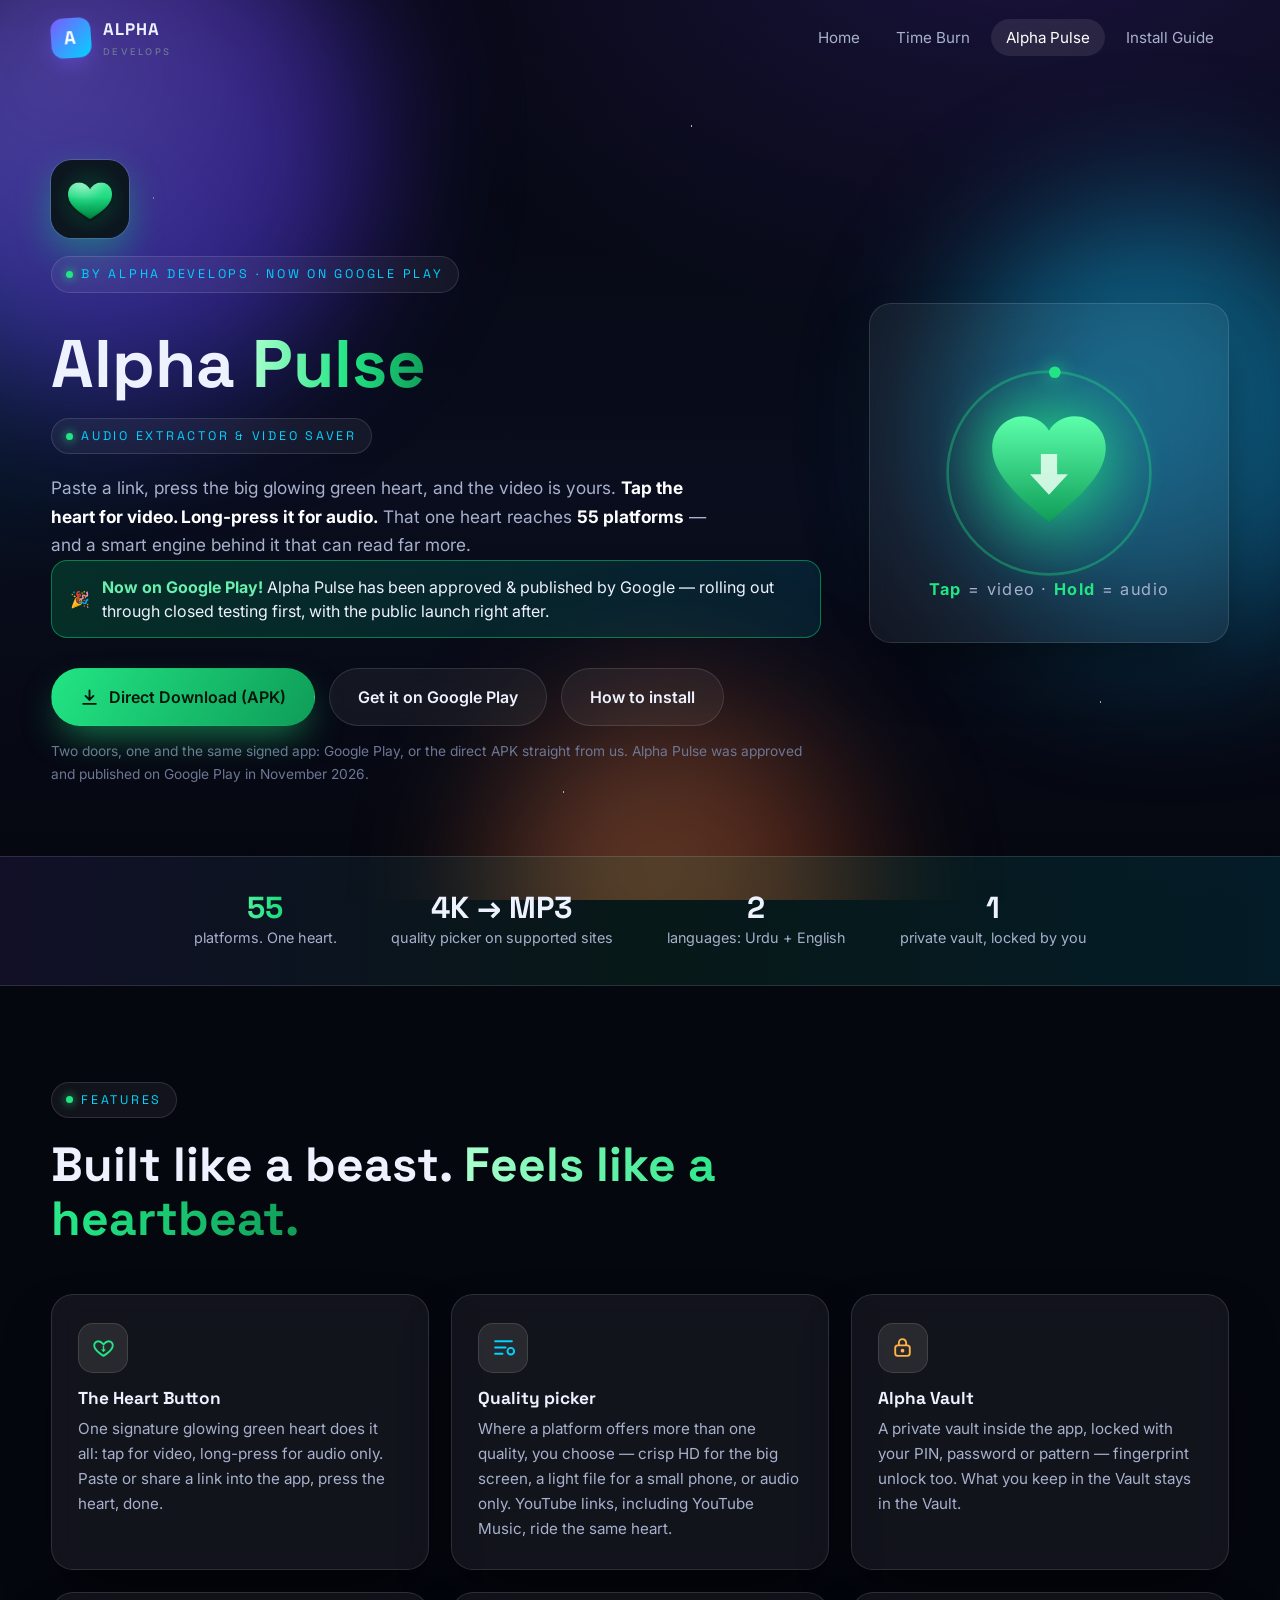
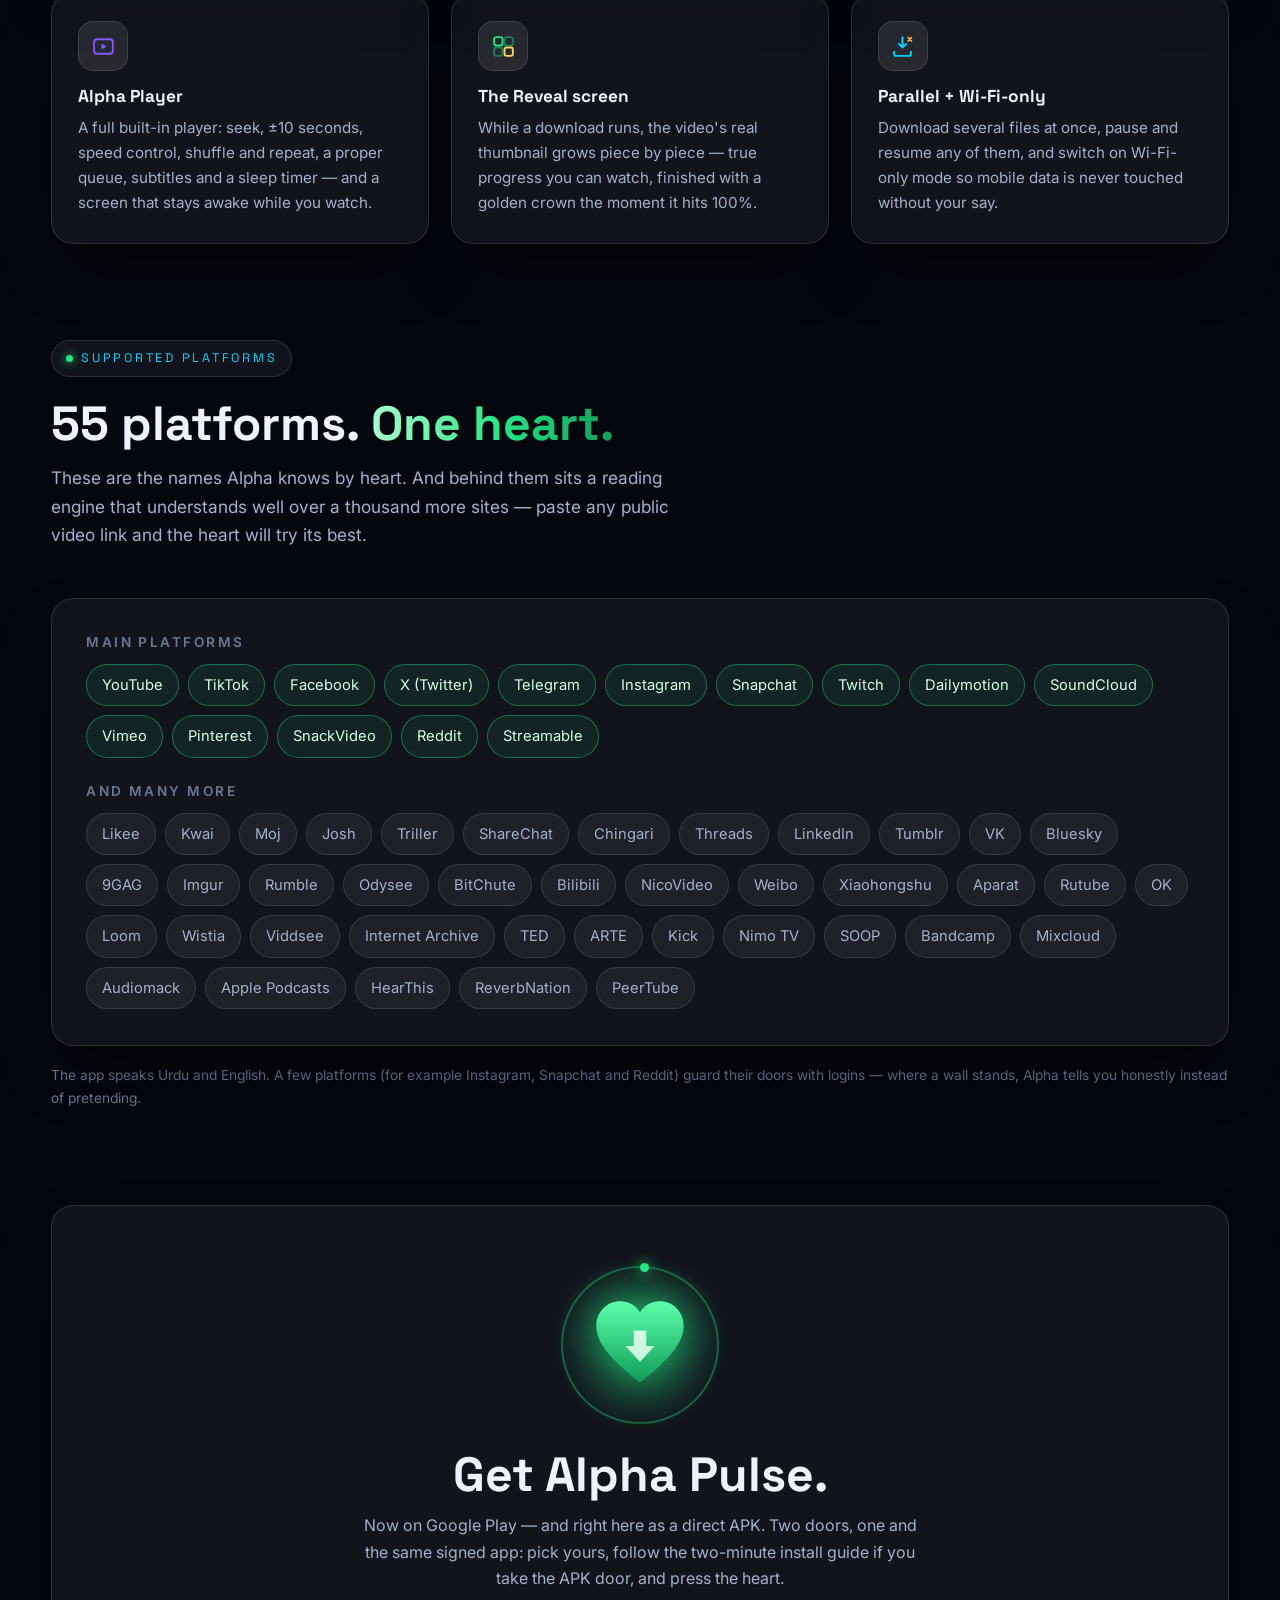
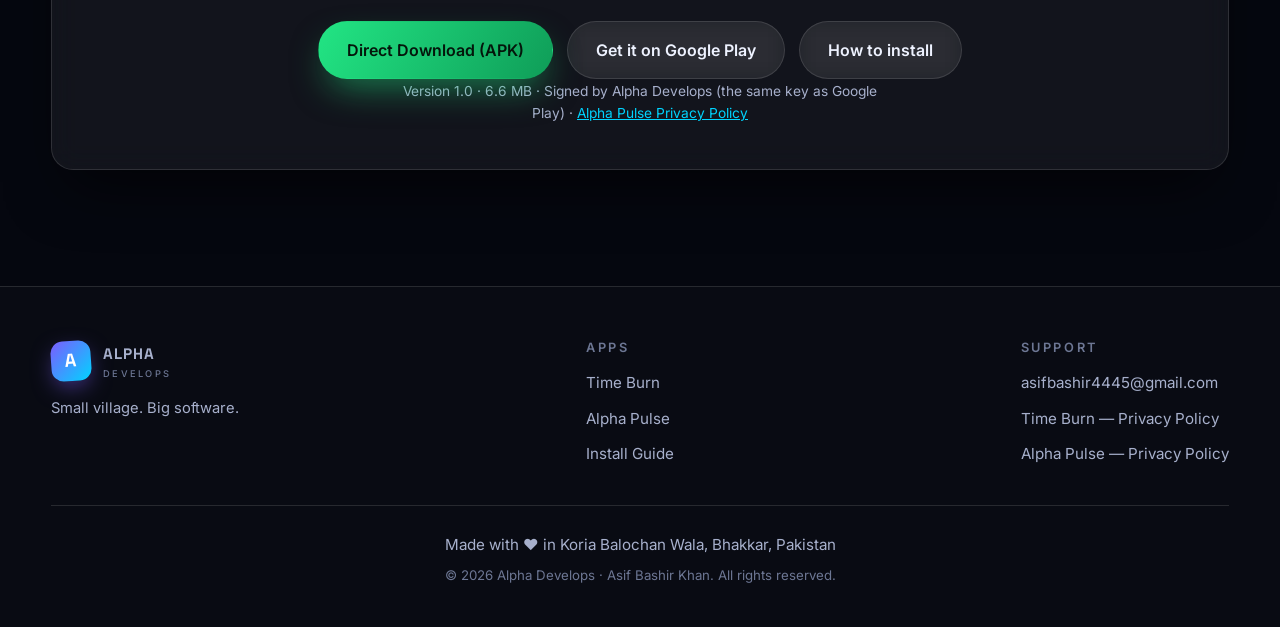
==== commit f8b793e7: "Point icon references at the root icon file" ====
--- a/alpha-pulse.html
+++ b/alpha-pulse.html
@@ -9,7 +9,7 @@
 <link rel="preconnect" href="https://fonts.gstatic.com" crossorigin>
 <link href="https://fonts.googleapis.com/css2?family=Inter:wght@400;500;600&family=Space+Grotesk:wght@500;600;700&display=swap" rel="stylesheet">
 <link rel="stylesheet" href="styles.css">
-<link rel="icon" type="image/png" href="assets/alpha-pulse-icon.png">
+<link rel="icon" type="image/png" href="alpha-pulse-icon.png">
 </head>
 <body>
 
@@ -44,7 +44,7 @@
   <section class="app-hero">
     <div class="wrap app-hero-grid">
       <div class="reveal">
-        <img class="app-icon-img" src="assets/alpha-pulse-icon.png" alt="Alpha Pulse app icon" style="margin-bottom:18px">
+        <img class="app-icon-img" src="alpha-pulse-icon.png" alt="Alpha Pulse app icon" style="margin-bottom:18px">
         <span class="eyebrow">By Alpha Develops · Now on Google Play</span>
         <h1>Alpha <span class="heart-text">Pulse</span></h1>
         <span class="eyebrow">Audio Extractor &amp; Video Saver</span>
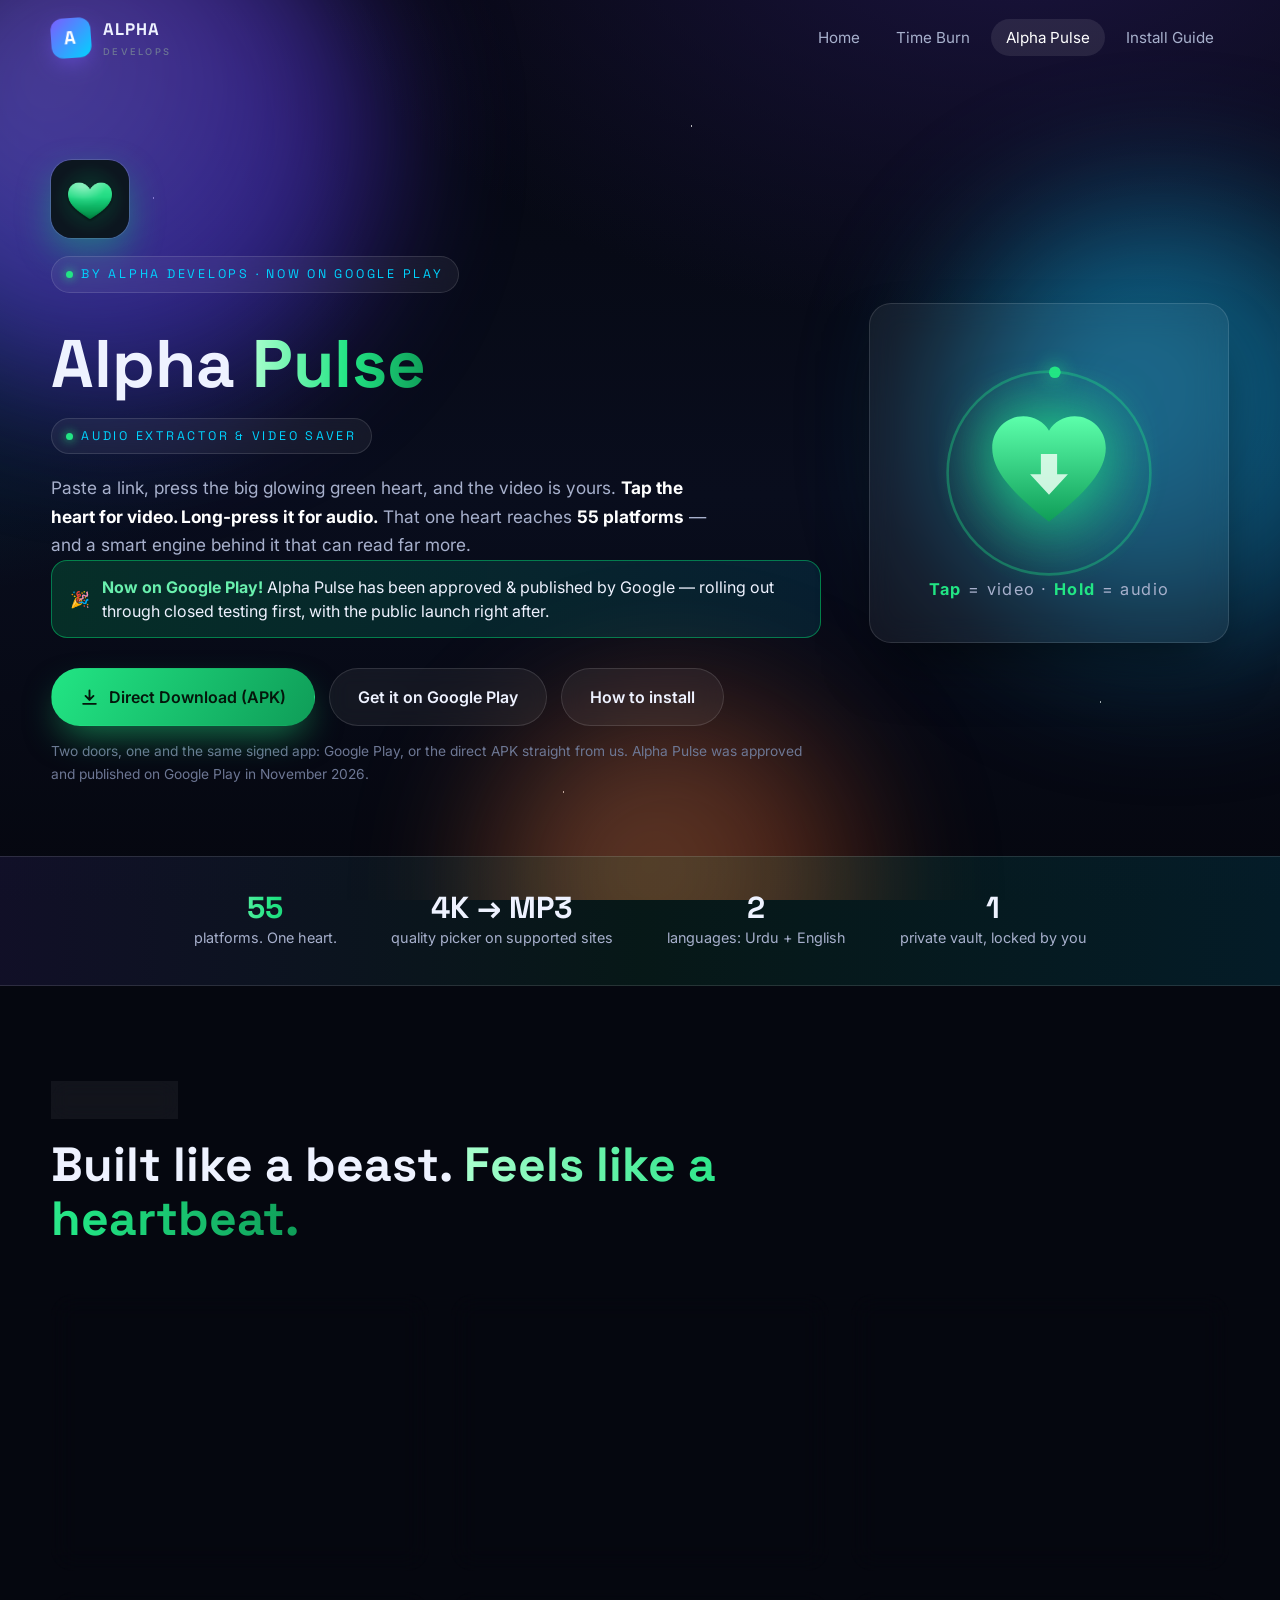
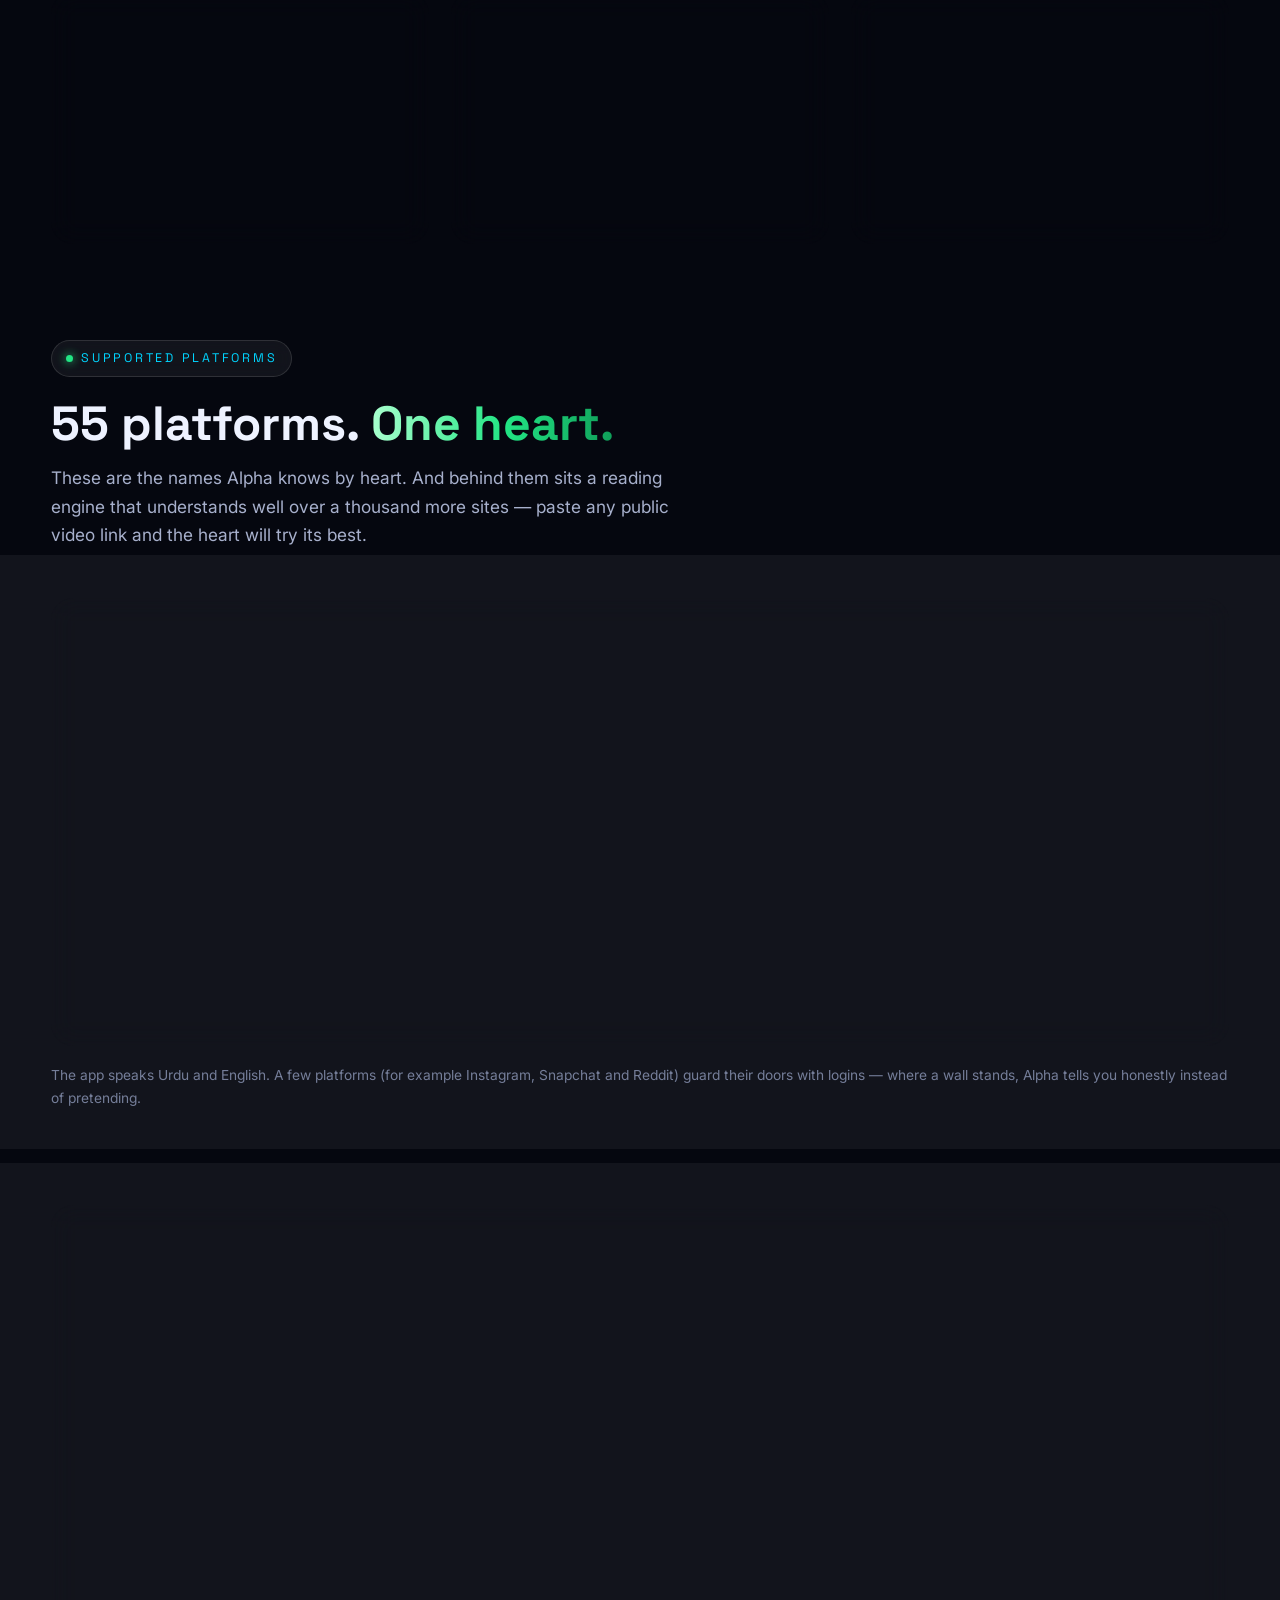
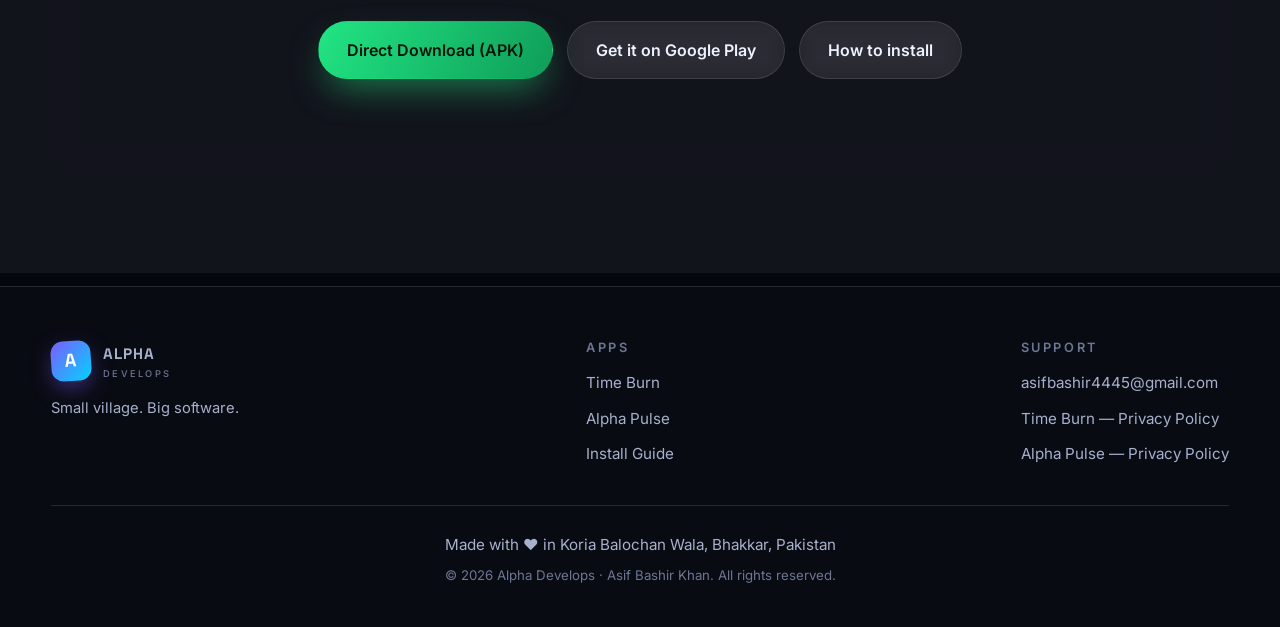
==== commit 02d44493: "APK door moved to GitHub Releases (Drive showed a virus-scan warning page in real browsers)" ====
--- a/alpha-pulse.html
+++ b/alpha-pulse.html
@@ -51,7 +51,7 @@
         <p class="lede">Paste a link, press the big glowing green heart, and the video is yours. <strong style="color:#fff">Tap the heart for video. Long-press it for audio.</strong> That one heart reaches <strong style="color:#fff">55 platforms</strong> — and a smart engine behind it that can read far more.</p>
         <p class="play-shout"><span aria-hidden="true">🎉</span><span><b>Now on Google Play!</b> Alpha Pulse has been approved &amp; published by Google — rolling out through closed testing first, with the public launch right after.</span></p>
         <div class="btn-row">
-          <a class="btn btn-apk" href="https://drive.usercontent.google.com/download?id=1EHMIp3PeJKpRo395ghGhtRL_tZVgTiwO&export=download&confirm=t" download aria-label="Download the Alpha Pulse APK directly">
+          <a class="btn btn-apk" href="https://github.com/asifbashir4445/alpha-develops-site/releases/download/v1.0/alpha-pulse.apk" download aria-label="Download the Alpha Pulse APK directly">
             <svg width="19" height="19" viewBox="0 0 24 24" fill="none" aria-hidden="true"><path d="M12 3v12m0 0l-5-5m5 5l5-5M4 20h16" stroke="currentColor" stroke-width="2.4" stroke-linecap="round" stroke-linejoin="round"/></svg>
             Direct Download (APK)
           </a>
@@ -175,7 +175,7 @@
         <h2 id="ad-get-title">Get Alpha Pulse.</h2>
         <p>Now on Google Play — and right here as a direct APK. Two doors, one and the same signed app: pick yours, follow the two-minute install guide if you take the APK door, and press the heart.</p>
         <div class="btn-row">
-          <a class="btn btn-apk" href="https://drive.usercontent.google.com/download?id=1EHMIp3PeJKpRo395ghGhtRL_tZVgTiwO&export=download&confirm=t" download>Direct Download (APK)</a>
+          <a class="btn btn-apk" href="https://github.com/asifbashir4445/alpha-develops-site/releases/download/v1.0/alpha-pulse.apk" download>Direct Download (APK)</a>
           <a class="btn btn-ghost" href="https://play.google.com/store/apps/details?id=com.alphadevelops.alphapulse" rel="noopener">Get it on Google Play</a>
           <a class="btn btn-ghost" href="install.html">How to install</a>
         </div>
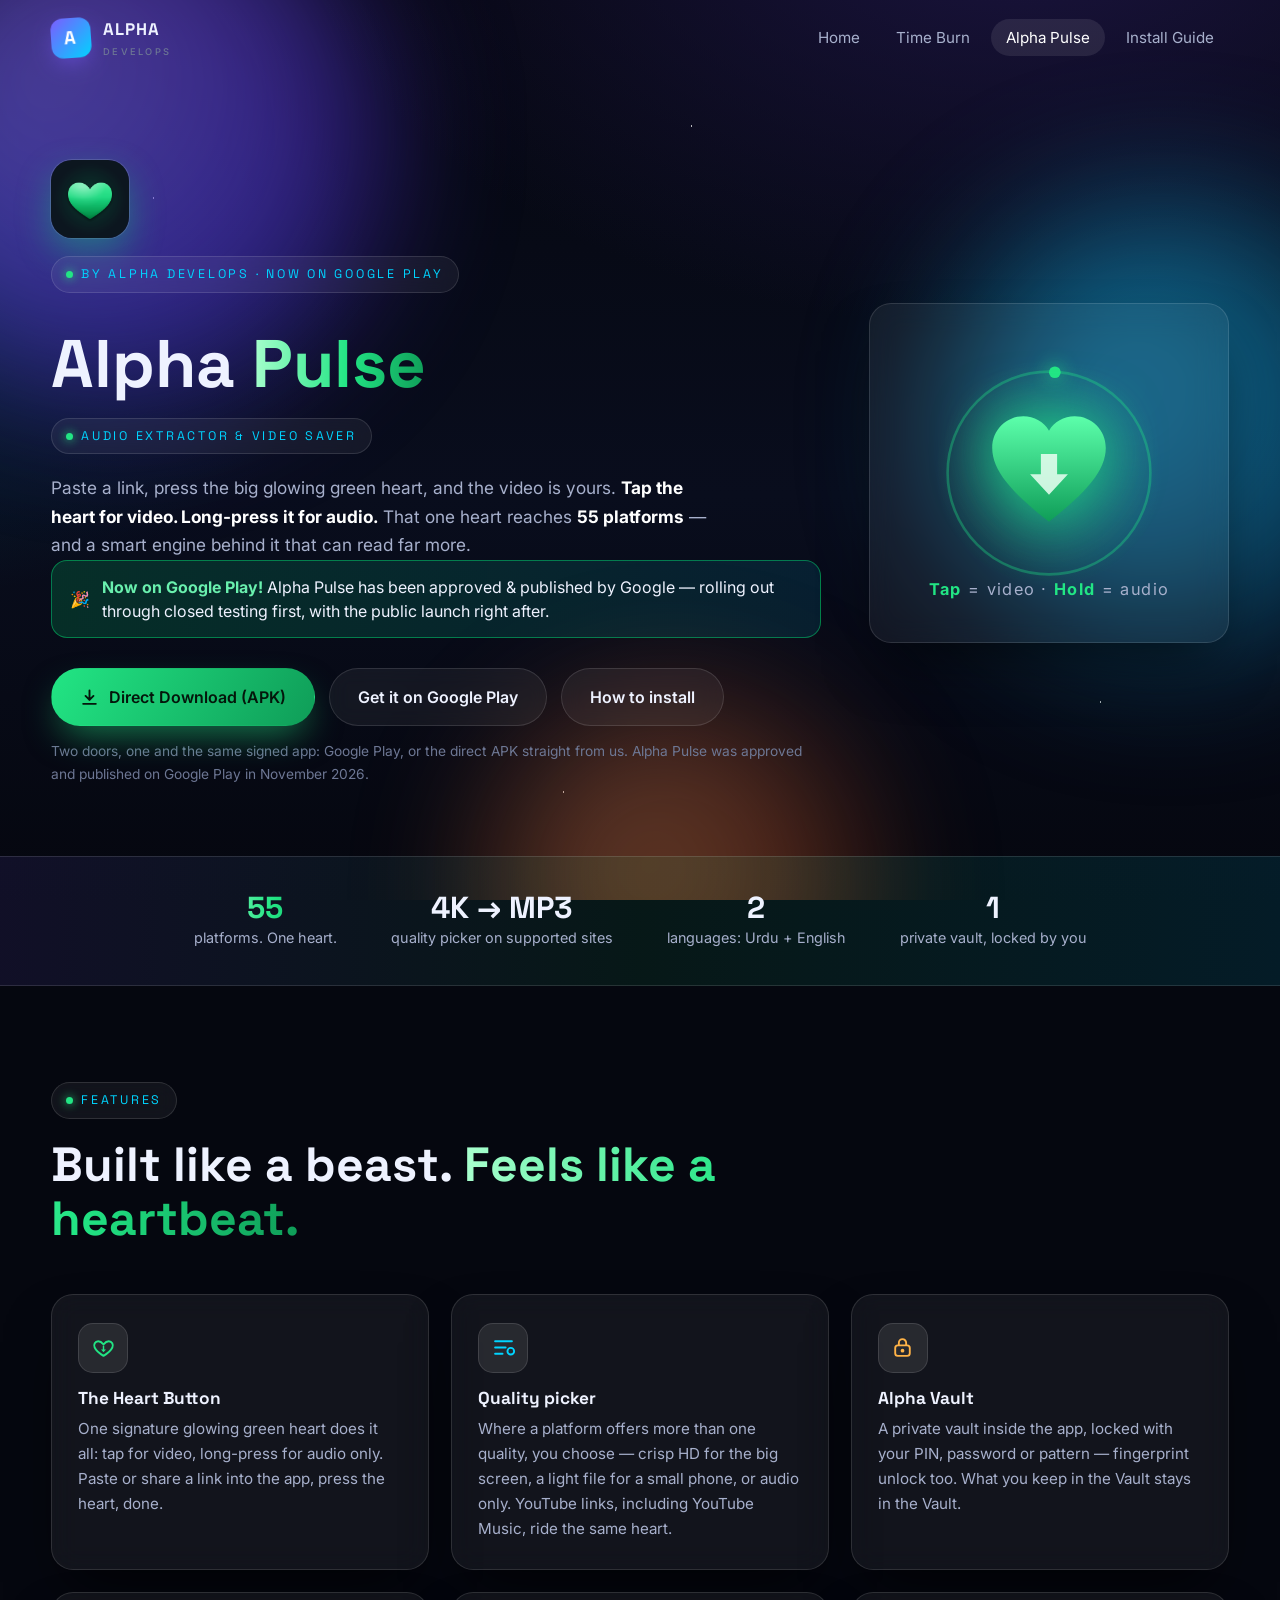
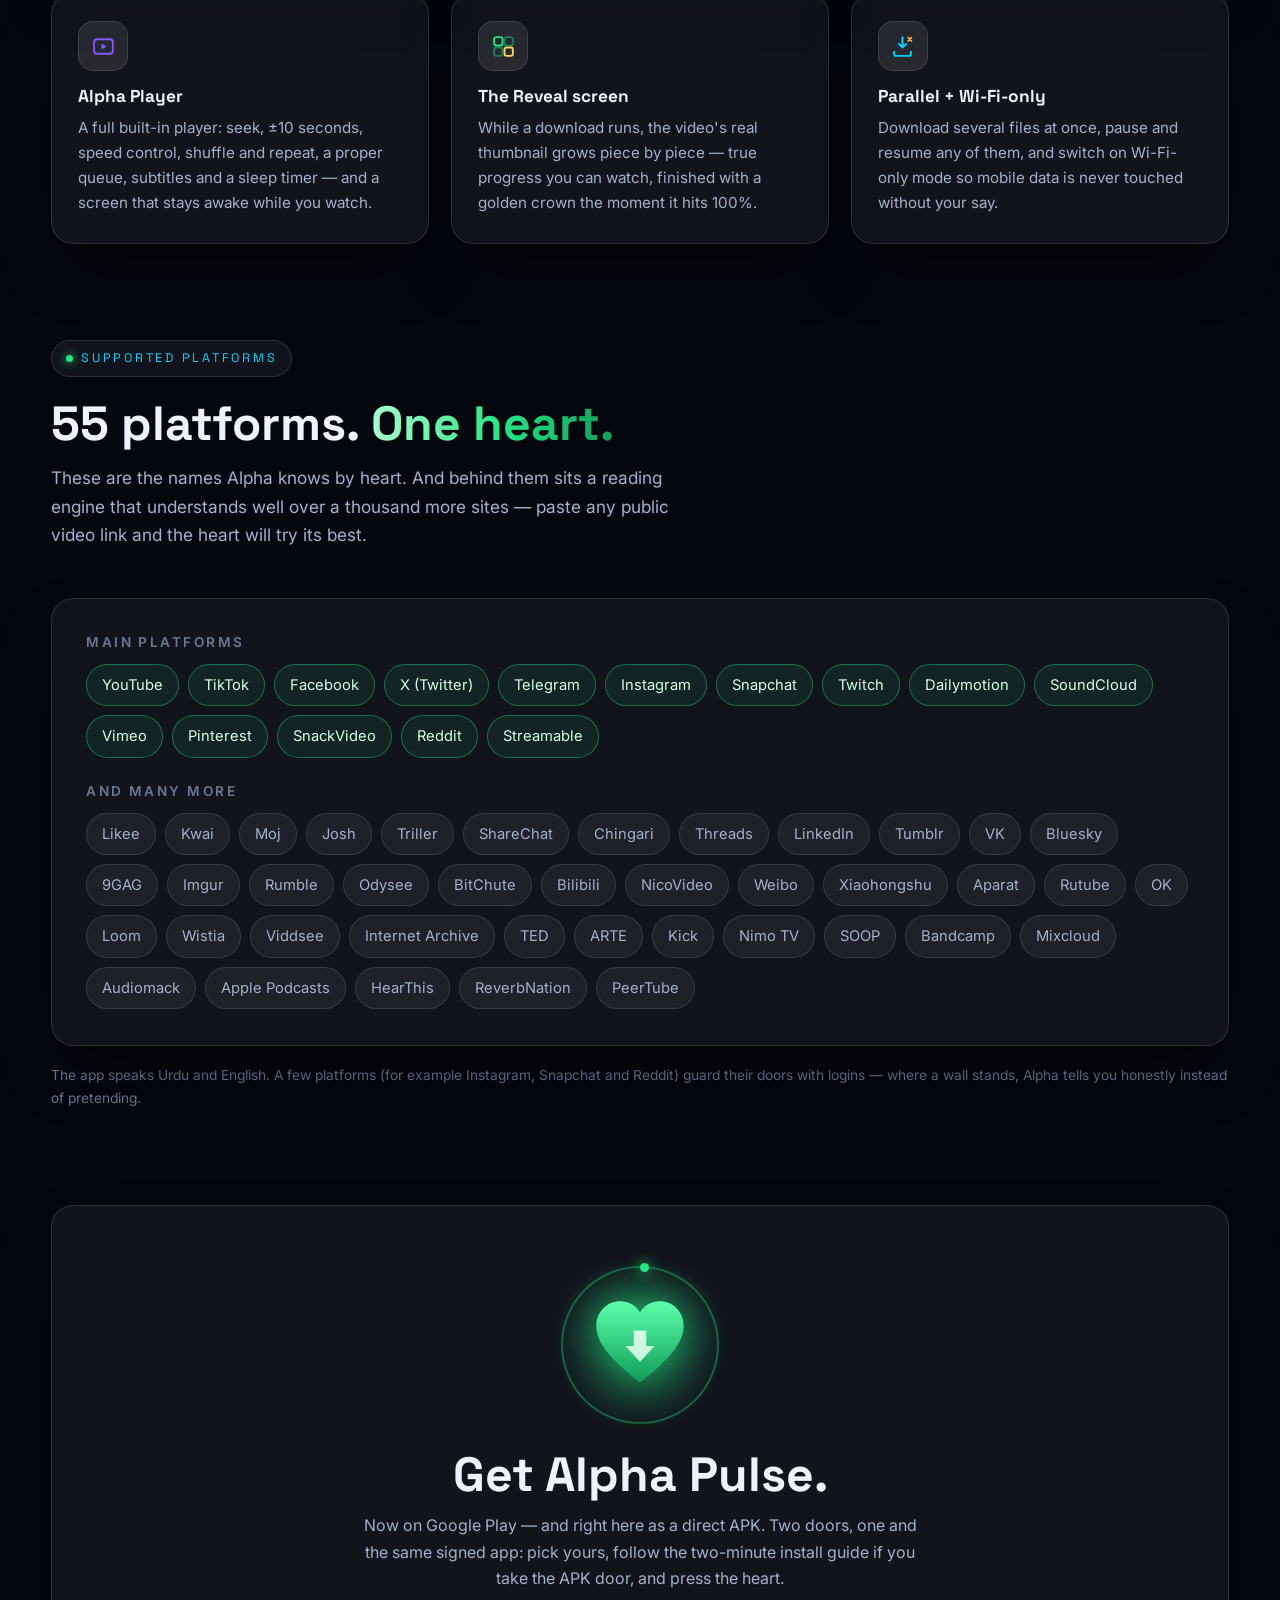
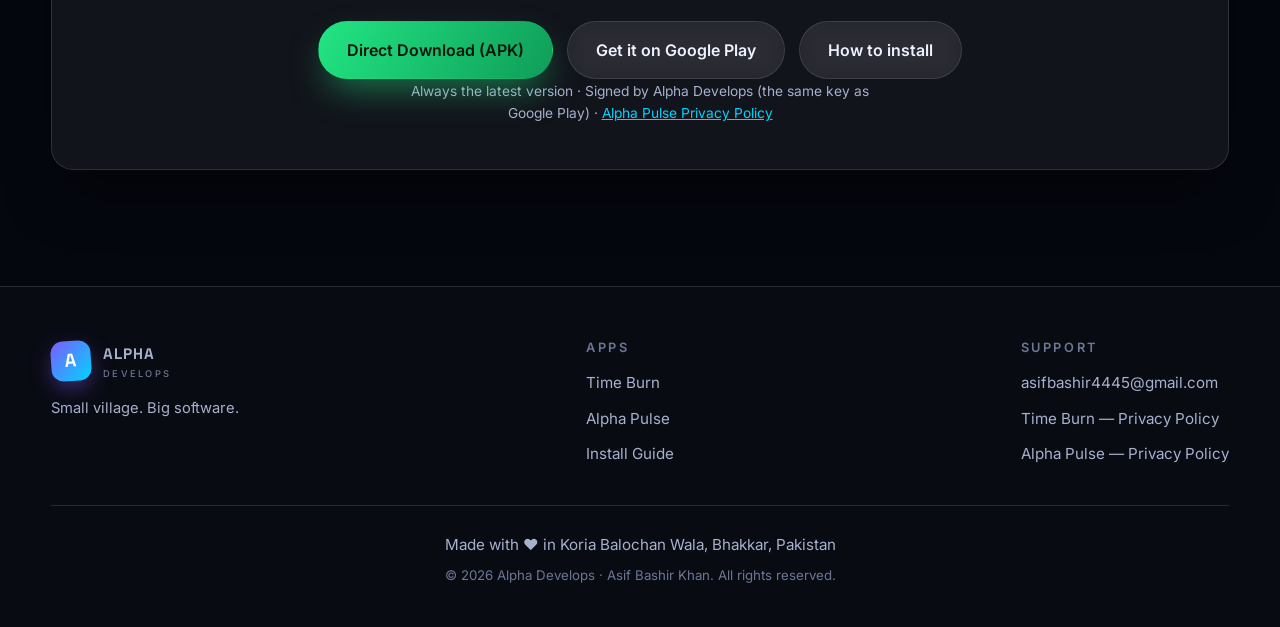
==== commit ea3d062f: "Permanent latest-release door: buttons use /releases/latest/ so future updates need no site edit; ve" ====
--- a/alpha-pulse.html
+++ b/alpha-pulse.html
@@ -51,7 +51,7 @@
         <p class="lede">Paste a link, press the big glowing green heart, and the video is yours. <strong style="color:#fff">Tap the heart for video. Long-press it for audio.</strong> That one heart reaches <strong style="color:#fff">55 platforms</strong> — and a smart engine behind it that can read far more.</p>
         <p class="play-shout"><span aria-hidden="true">🎉</span><span><b>Now on Google Play!</b> Alpha Pulse has been approved &amp; published by Google — rolling out through closed testing first, with the public launch right after.</span></p>
         <div class="btn-row">
-          <a class="btn btn-apk" href="https://github.com/asifbashir4445/alpha-develops-site/releases/download/v1.0/alpha-pulse.apk" download aria-label="Download the Alpha Pulse APK directly">
+          <a class="btn btn-apk" href="https://github.com/asifbashir4445/alpha-develops-site/releases/latest/download/alpha-pulse.apk" download aria-label="Download the Alpha Pulse APK directly">
             <svg width="19" height="19" viewBox="0 0 24 24" fill="none" aria-hidden="true"><path d="M12 3v12m0 0l-5-5m5 5l5-5M4 20h16" stroke="currentColor" stroke-width="2.4" stroke-linecap="round" stroke-linejoin="round"/></svg>
             Direct Download (APK)
           </a>
@@ -175,11 +175,11 @@
         <h2 id="ad-get-title">Get Alpha Pulse.</h2>
         <p>Now on Google Play — and right here as a direct APK. Two doors, one and the same signed app: pick yours, follow the two-minute install guide if you take the APK door, and press the heart.</p>
         <div class="btn-row">
-          <a class="btn btn-apk" href="https://github.com/asifbashir4445/alpha-develops-site/releases/download/v1.0/alpha-pulse.apk" download>Direct Download (APK)</a>
+          <a class="btn btn-apk" href="https://github.com/asifbashir4445/alpha-develops-site/releases/latest/download/alpha-pulse.apk" download>Direct Download (APK)</a>
           <a class="btn btn-ghost" href="https://play.google.com/store/apps/details?id=com.alphadevelops.alphapulse" rel="noopener">Get it on Google Play</a>
           <a class="btn btn-ghost" href="install.html">How to install</a>
         </div>
-        <p class="btn-note">Version 1.0 · 6.6 MB · Signed by Alpha Develops (the same key as Google Play) · <a href="https://asifbashir4445.github.io/alpha-downloader-privacy-policy/" rel="noopener" style="color:var(--brand-2)">Alpha Pulse Privacy Policy</a></p>
+        <p class="btn-note">Always the latest version · Signed by Alpha Develops (the same key as Google Play) · <a href="https://asifbashir4445.github.io/alpha-downloader-privacy-policy/" rel="noopener" style="color:var(--brand-2)">Alpha Pulse Privacy Policy</a></p>
       </div>
     </div>
   </section>
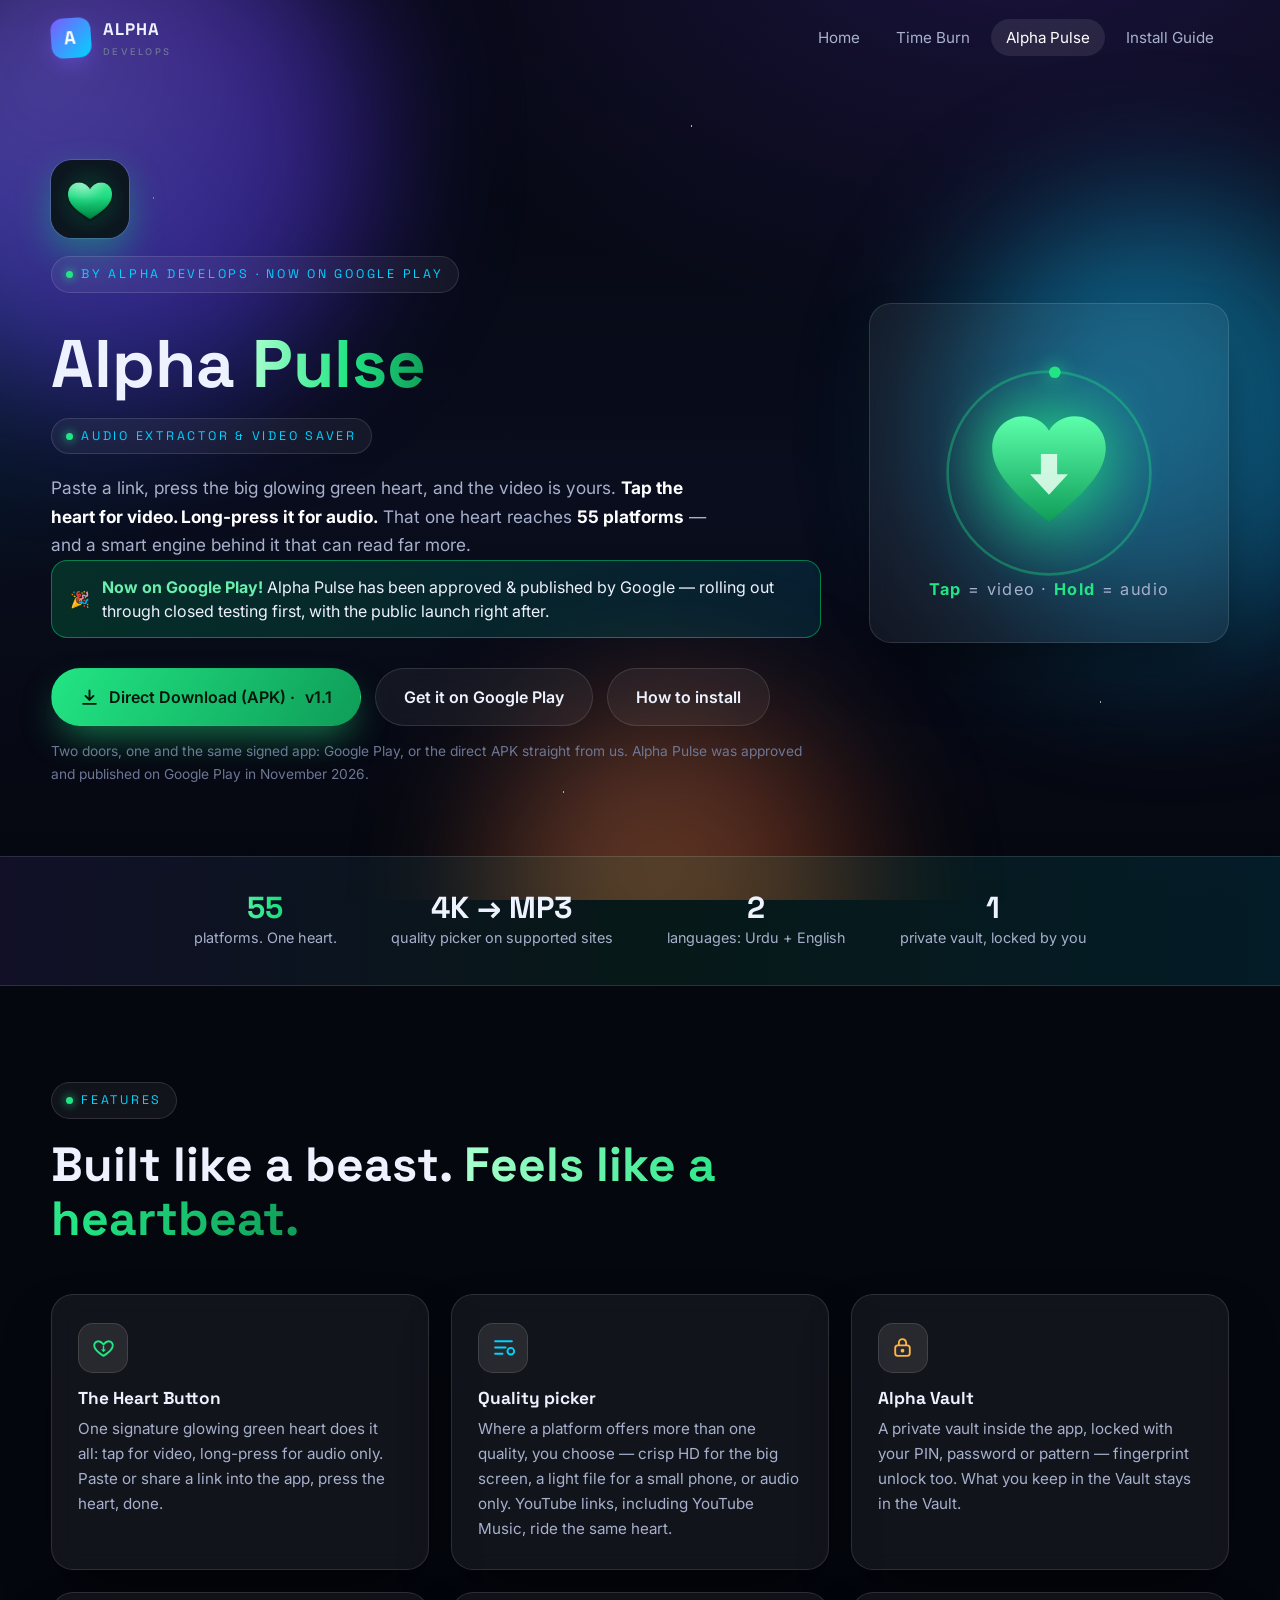
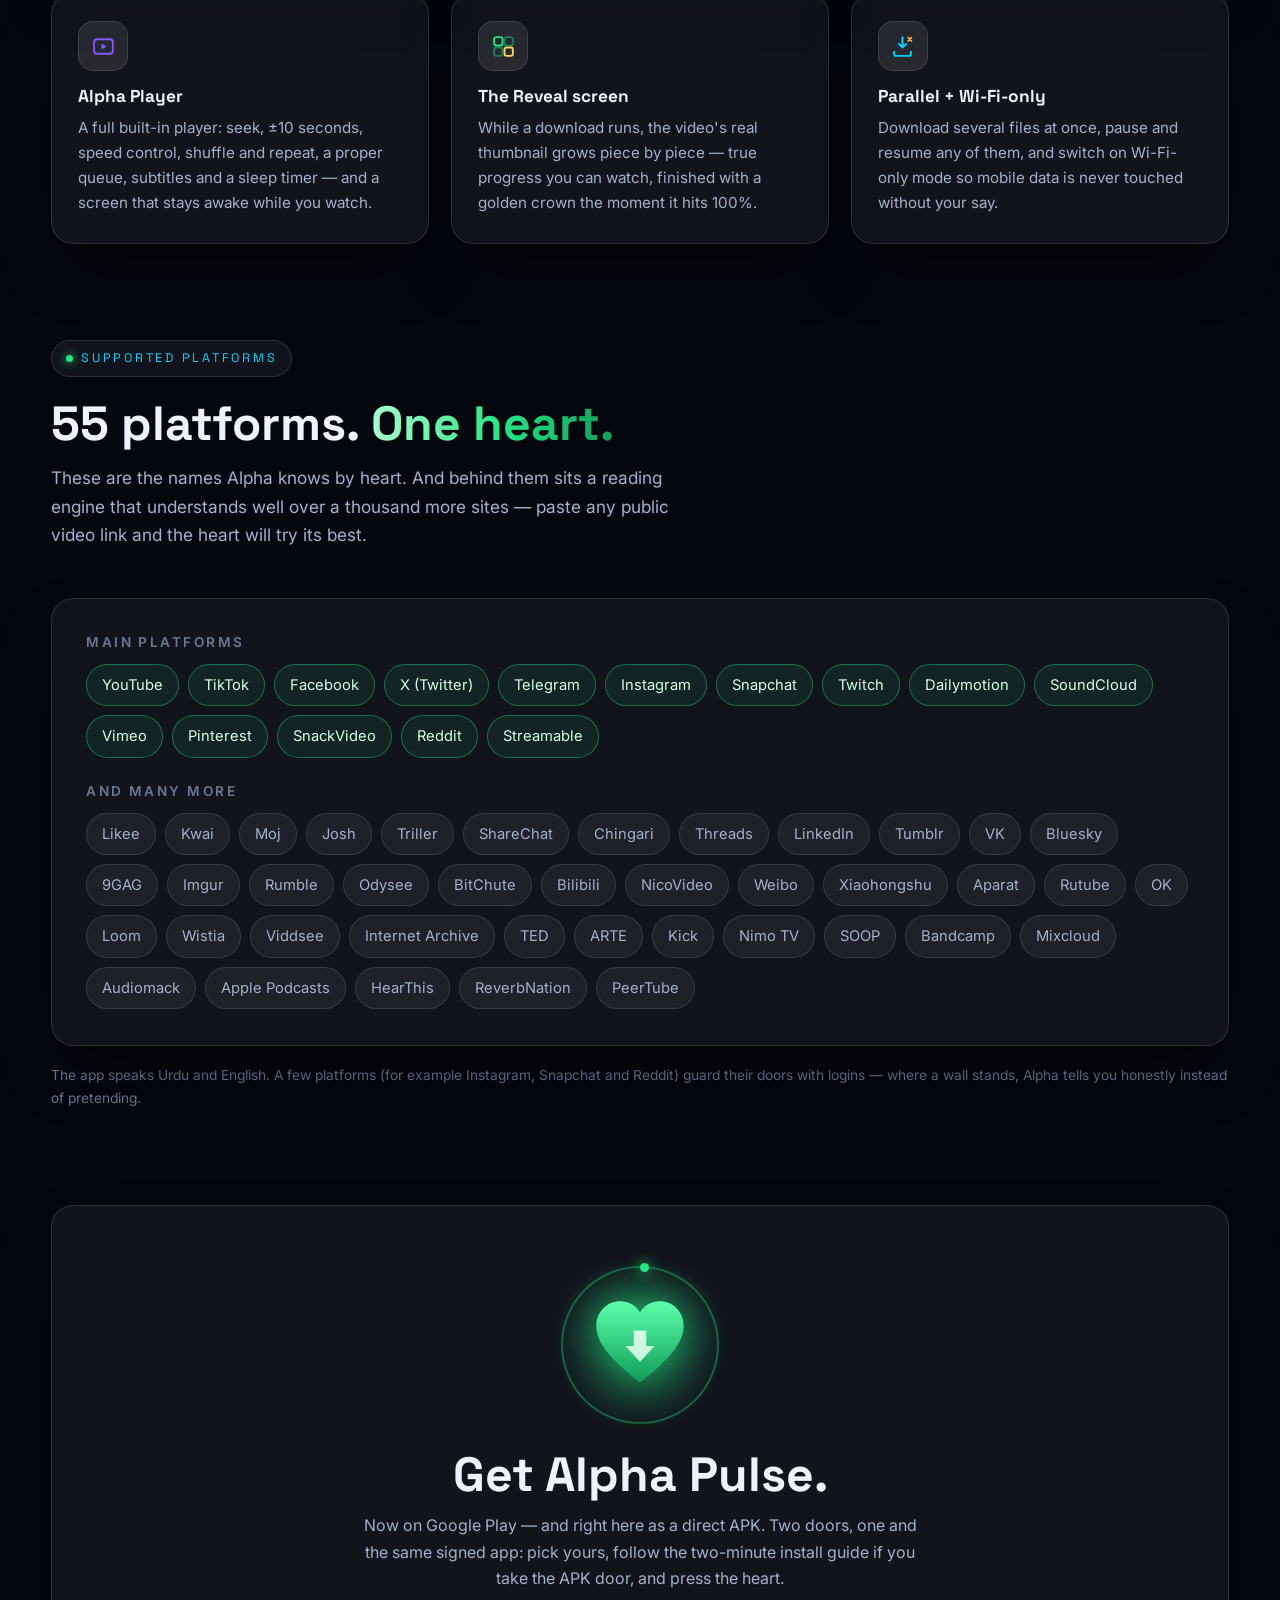
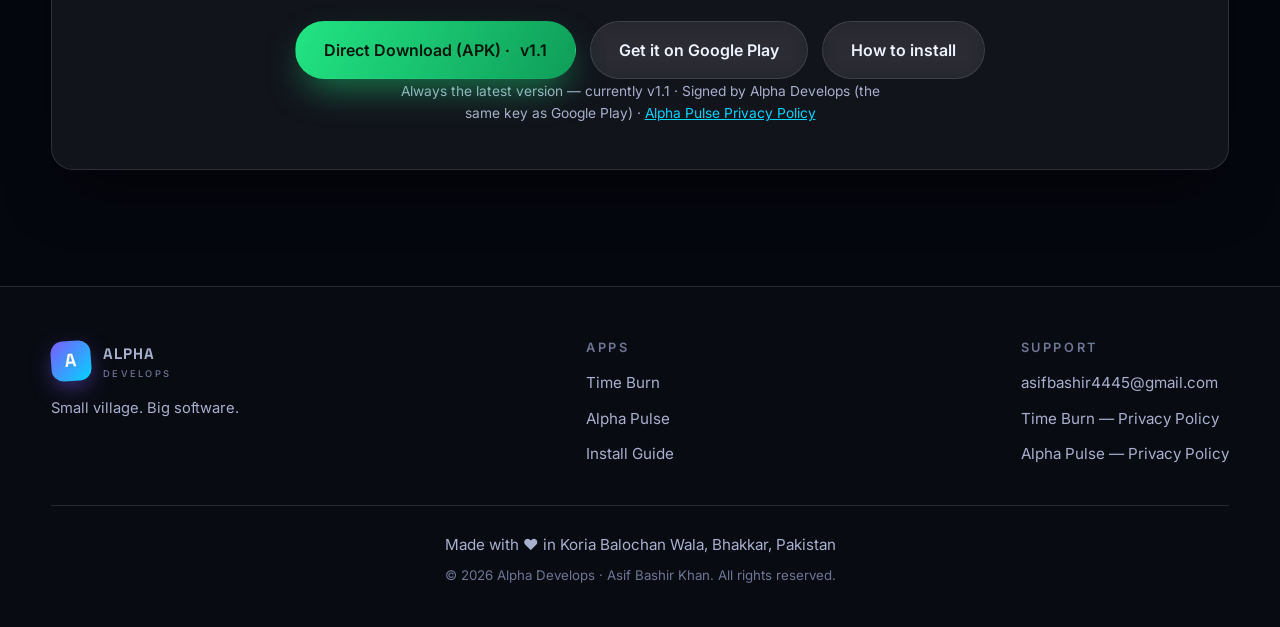
==== commit e497ca20: "Show real APK version on Alpha Pulse download buttons (v1.1, auto from latest release)" ====
--- a/alpha-pulse.html
+++ b/alpha-pulse.html
@@ -53,7 +53,7 @@
         <div class="btn-row">
           <a class="btn btn-apk" href="https://github.com/asifbashir4445/alpha-develops-site/releases/latest/download/alpha-pulse.apk" download aria-label="Download the Alpha Pulse APK directly">
             <svg width="19" height="19" viewBox="0 0 24 24" fill="none" aria-hidden="true"><path d="M12 3v12m0 0l-5-5m5 5l5-5M4 20h16" stroke="currentColor" stroke-width="2.4" stroke-linecap="round" stroke-linejoin="round"/></svg>
-            Direct Download (APK)
+            Direct Download (APK) · <span data-apk-version>v1.1</span>
           </a>
           <a class="btn btn-ghost" href="https://play.google.com/store/apps/details?id=com.alphadevelops.alphapulse" rel="noopener">Get it on Google Play</a>
           <a class="btn btn-ghost" href="install.html">How to install</a>
@@ -175,11 +175,11 @@
         <h2 id="ad-get-title">Get Alpha Pulse.</h2>
         <p>Now on Google Play — and right here as a direct APK. Two doors, one and the same signed app: pick yours, follow the two-minute install guide if you take the APK door, and press the heart.</p>
         <div class="btn-row">
-          <a class="btn btn-apk" href="https://github.com/asifbashir4445/alpha-develops-site/releases/latest/download/alpha-pulse.apk" download>Direct Download (APK)</a>
+          <a class="btn btn-apk" href="https://github.com/asifbashir4445/alpha-develops-site/releases/latest/download/alpha-pulse.apk" download>Direct Download (APK) · <span data-apk-version>v1.1</span></a>
           <a class="btn btn-ghost" href="https://play.google.com/store/apps/details?id=com.alphadevelops.alphapulse" rel="noopener">Get it on Google Play</a>
           <a class="btn btn-ghost" href="install.html">How to install</a>
         </div>
-        <p class="btn-note">Always the latest version · Signed by Alpha Develops (the same key as Google Play) · <a href="https://asifbashir4445.github.io/alpha-downloader-privacy-policy/" rel="noopener" style="color:var(--brand-2)">Alpha Pulse Privacy Policy</a></p>
+        <p class="btn-note">Always the latest version — currently <span data-apk-version>v1.1</span> · Signed by Alpha Develops (the same key as Google Play) · <a href="https://asifbashir4445.github.io/alpha-downloader-privacy-policy/" rel="noopener" style="color:var(--brand-2)">Alpha Pulse Privacy Policy</a></p>
       </div>
     </div>
   </section>
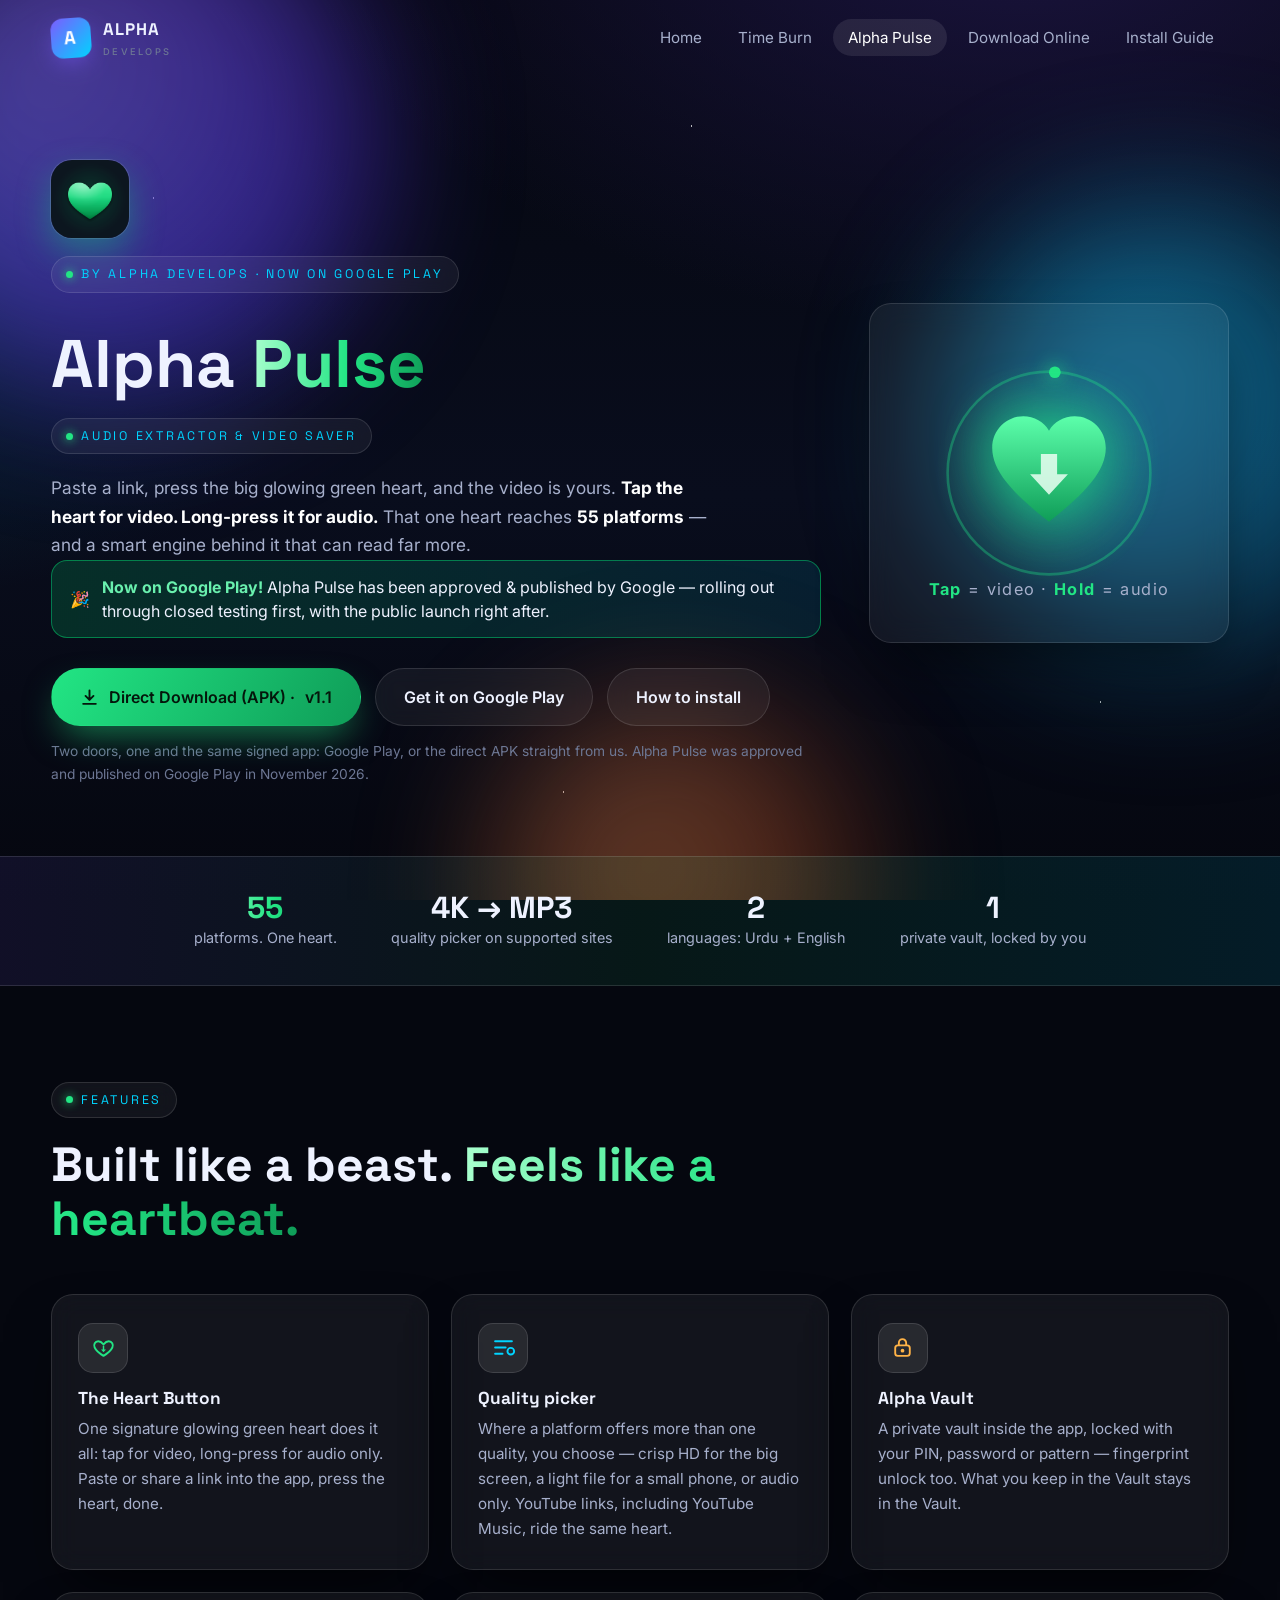
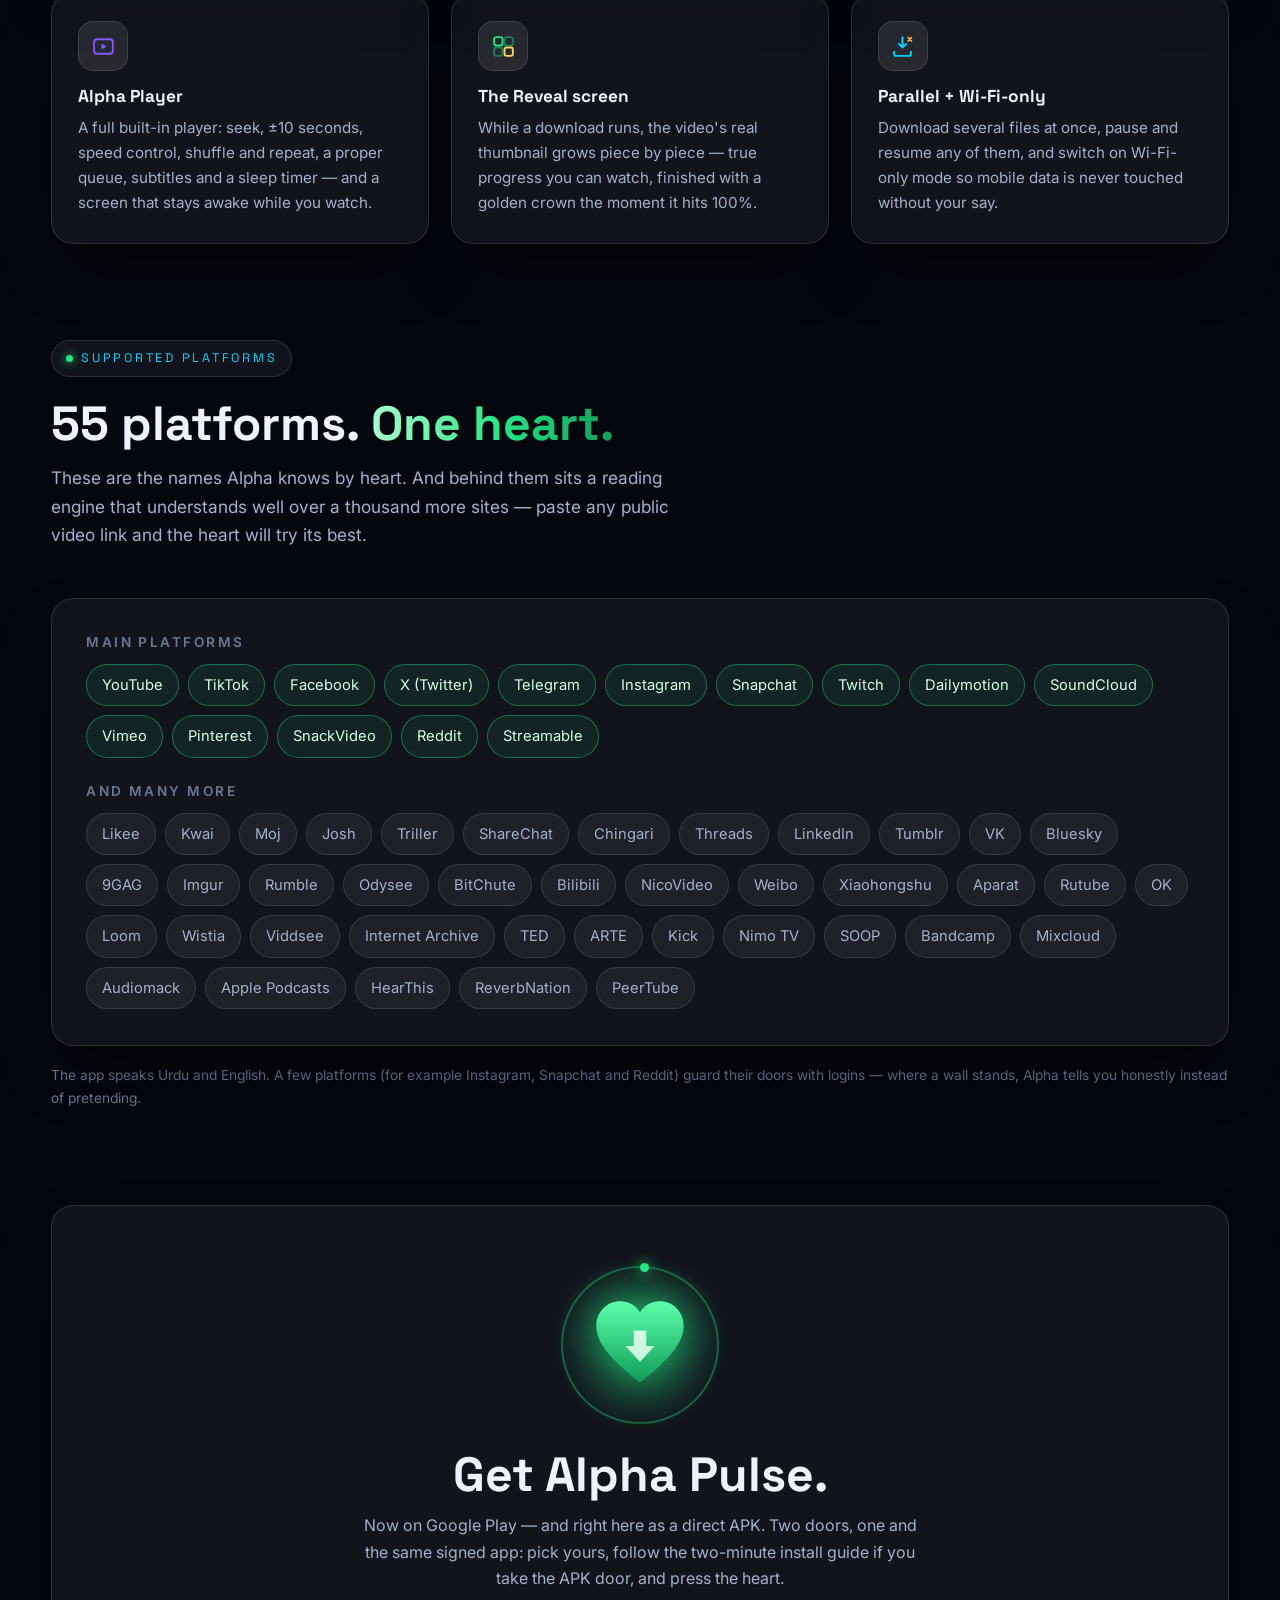
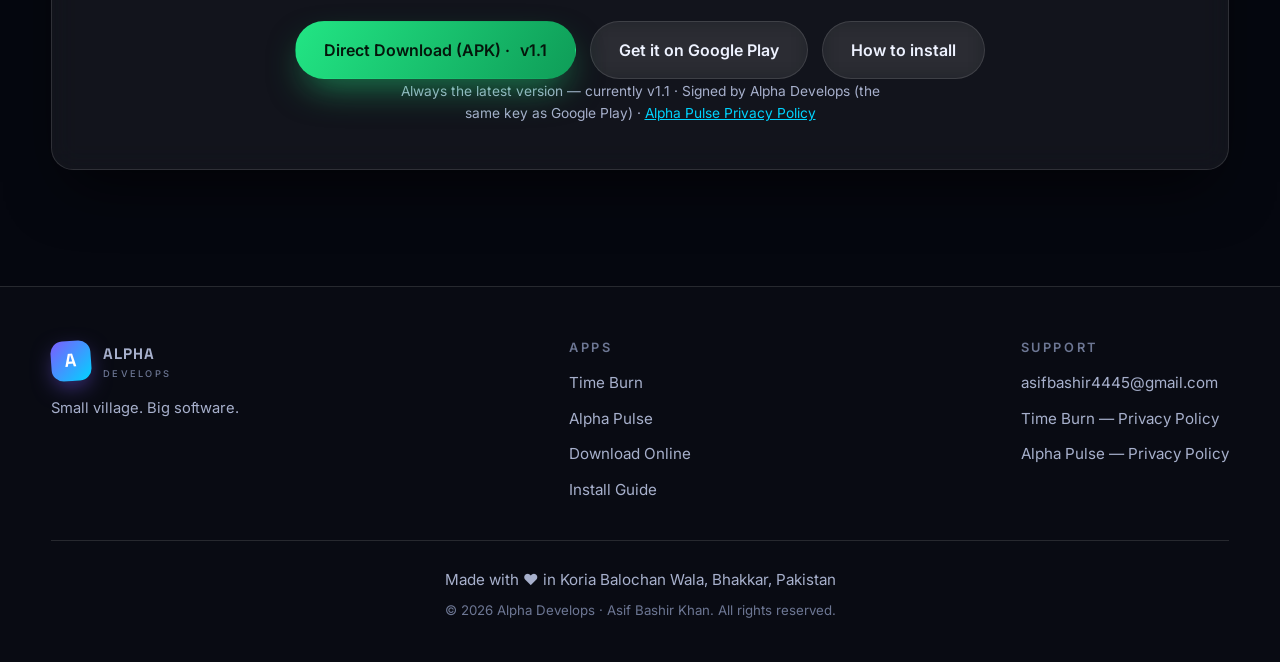
==== commit e90127a3: "Add Download Online page + Vercel resolver proxy (web downloader)" ====
--- a/alpha-pulse.html
+++ b/alpha-pulse.html
@@ -33,6 +33,7 @@
         <li><a href="index.html">Home</a></li>
         <li><a href="time-burn.html">Time Burn</a></li>
         <li><a href="alpha-pulse.html" aria-current="page">Alpha Pulse</a></li>
+        <li><a href="download.html">Download Online</a></li>
         <li><a href="install.html">Install Guide</a></li>
       </ul>
     </nav>
@@ -200,6 +201,7 @@
         <ul>
           <li><a href="time-burn.html">Time Burn</a></li>
           <li><a href="alpha-pulse.html">Alpha Pulse</a></li>
+          <li><a href="download.html">Download Online</a></li>
           <li><a href="install.html">Install Guide</a></li>
         </ul>
       </nav>
